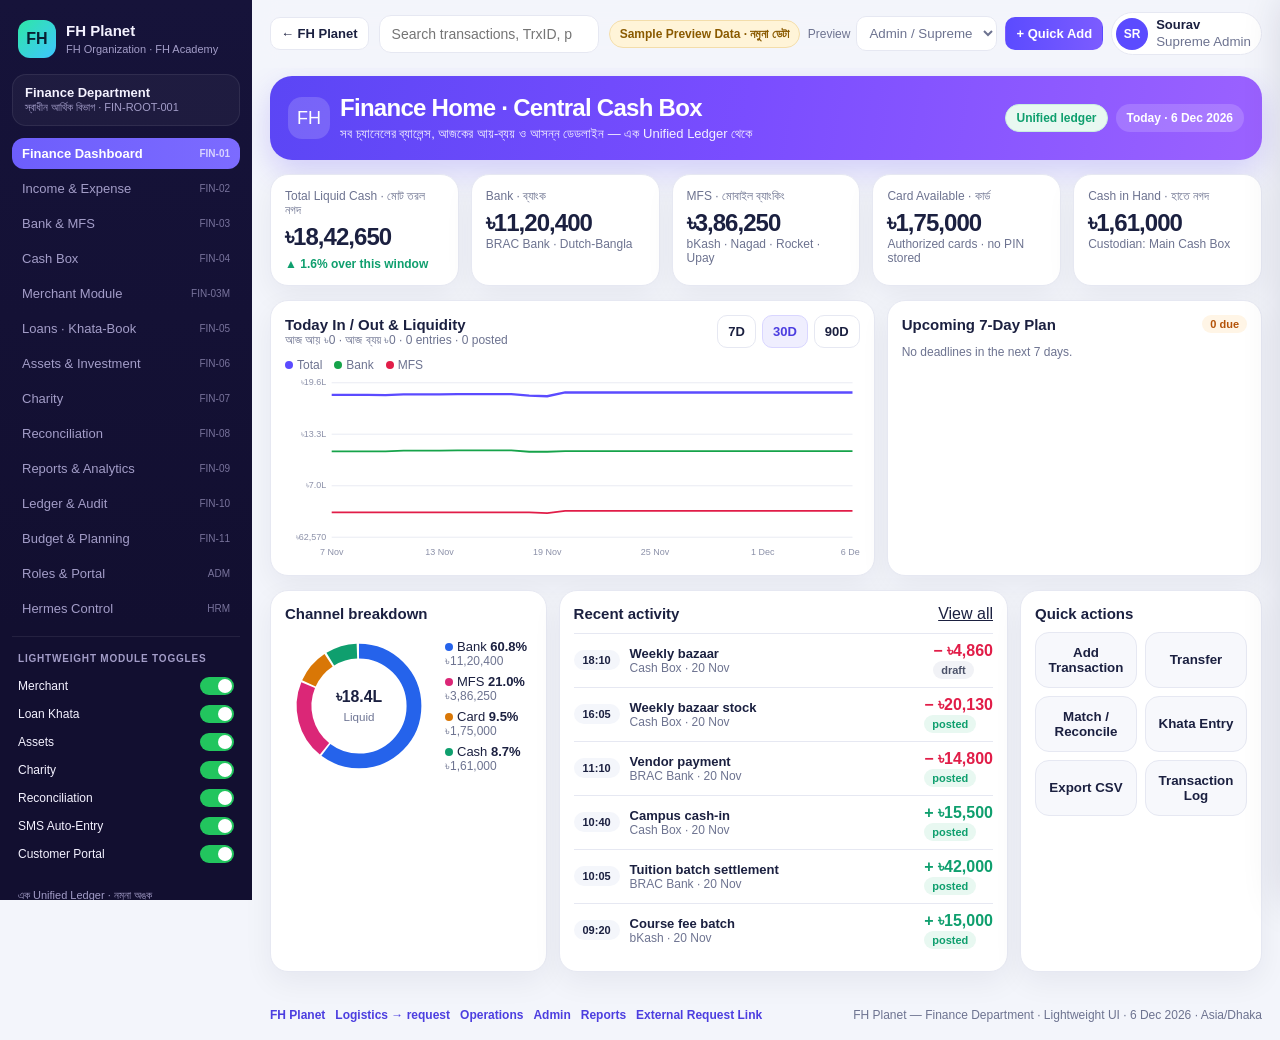
==== finance/index.html @ f054100d "Add the standalone FH Planet Finance module and GitLab deploy pipeline. The existing dashboard stays" ====
<!DOCTYPE html>
<html lang="en">
<head>
<meta charset="UTF-8">
<meta name="viewport" content="width=device-width, initial-scale=1.0">
<title>FH Planet Finance — FH Organization</title>
<link rel="icon" href="data:image/svg+xml,%3Csvg xmlns='http://www.w3.org/2000/svg' viewBox='0 0 64 64'%3E%3Crect rx='14' width='64' height='64' fill='%235b4bff'/%3E%3Ctext x='32' y='42' text-anchor='middle' font-size='26' font-family='sans-serif' fill='white'%3EFH%3C/text%3E%3C/svg%3E">
<link rel="stylesheet" href="css/app.css">
</head>
<body>
<div class="app">
  <aside class="sidebar" id="sidebar">
    <div class="brand">
      <div class="mark">FH</div>
      <div>
        <strong>FH Planet</strong>
        <span>FH Organization · FH Academy</span>
      </div>
    </div>
    <div class="dept">
      <div class="dept-title">Finance Department</div>
      <div class="dept-sub">স্বাধীন আর্থিক বিভাগ · FIN-ROOT-001</div>
    </div>
    <nav class="nav" id="nav" aria-label="Finance modules"></nav>
    <div class="toggles" id="toggles"></div>
    <div class="side-foot">এক Unified Ledger · নমুনা অঙ্ক</div>
  </aside>
  <div class="workspace">
    <header class="topbar">
      <button class="icon-btn" id="menu-btn" type="button" aria-label="Open menu">Menu</button>
      <a class="back" href="/">← FH Planet</a>
      <label class="search">
        <input id="global-search" type="search" placeholder="Search transactions, TrxID, pass, tags…" autocomplete="off">
      </label>
      <div class="top-actions">
        <span class="sample">Sample Preview Data · নমুনা ডেটা</span>
        <label class="role">Preview
          <select id="role-select" aria-label="Role preview">
            <option value="supreme">Admin / Supreme</option>
            <option value="editor">Editor</option>
            <option value="auditor">Auditor</option>
            <option value="customer">Customer layer</option>
          </select>
        </label>
        <button class="primary" id="quick-add" type="button">+ Quick Add</button>
        <div class="user">
          <span class="avatar">SR</span>
          <span><b>Sourav</b><small id="role-label">Supreme Admin</small></span>
        </div>
      </div>
    </header>
    <main class="view" id="view"></main>
    <footer class="foot" id="foot"></footer>
  </div>
</div>
<div class="scrim" id="scrim" hidden></div>
<aside class="drawer" id="drawer" aria-label="Quick add"></aside>
<div class="modal-back" id="modal" hidden></div>
<div class="toast" id="toast" hidden role="status"></div>
<noscript>FH Planet Finance needs JavaScript. Nothing is sent to a server; the ledger stays in this browser.</noscript>
<script src="js/format.js"></script>
<script src="js/sms.js"></script>
<script src="js/store.js"></script>
<script src="js/app.js"></script>
</body>
</html>
---- finance/css/app.css ----
:root {
  --side: #16133a;
  --side-2: #201b4d;
  --side-line: rgba(255, 255, 255, 0.08);
  --side-text: #f4f2ff;
  --side-dim: #a39dc8;
  --accent: #6d5efc;
  --accent-2: #8b5cf6;
  --bg: #f3f5fb;
  --card: #ffffff;
  --ink: #1b2040;
  --muted: #6d7390;
  --line: #e6e8f2;
  --green: #0f9f6e;
  --green-soft: #e8f8f1;
  --red: #e11d48;
  --red-soft: #fde8ee;
  --amber: #d97706;
  --amber-soft: #fff5e6;
  --blue: #2563eb;
  --blue-soft: #e8f0ff;
  --pink: #db2777;
  --shadow: 0 10px 30px rgba(22, 19, 58, 0.06);
  --radius: 18px;
  --font: "Segoe UI", "Noto Sans Bengali", "Nirmala UI", "Mukta", sans-serif;
  color-scheme: light;
}
* { box-sizing: border-box; }
html, body { margin: 0; padding: 0; }
body {
  font-family: var(--font);
  background: var(--bg);
  color: var(--ink);
  min-height: 100vh;
}
button, input, select, textarea { font-family: inherit; color: inherit; }
button { cursor: pointer; }
a { color: inherit; }
.app { display: flex; min-height: 100vh; }
.sidebar {
  width: 252px;
  flex: none;
  background: linear-gradient(180deg, var(--side), #120f30 70%);
  color: var(--side-text);
  padding: 16px 12px 18px;
  display: flex;
  flex-direction: column;
  gap: 12px;
  position: sticky;
  top: 0;
  height: 100vh;
  overflow: auto;
}
.brand { display: flex; gap: 10px; align-items: center; padding: 4px 6px; }
.mark {
  width: 38px; height: 38px; border-radius: 12px;
  display: grid; place-items: center; font-weight: 800;
  background: linear-gradient(135deg, #2ee6a6, #3ec6ff);
  color: #082032;
}
.brand strong { display: block; font-size: 15px; }
.brand span, .dept-sub, .side-foot { color: var(--side-dim); font-size: 11px; line-height: 1.35; }
.dept { background: rgba(255,255,255,.04); border: 1px solid var(--side-line); border-radius: 14px; padding: 10px 12px; }
.dept-title { font-weight: 700; font-size: 13px; }
.nav { display: flex; flex-direction: column; gap: 4px; }
.nav a {
  display: flex; align-items: center; gap: 8px;
  text-decoration: none; color: var(--side-dim);
  padding: 8px 10px; border-radius: 12px; font-size: 13px;
}
.nav a .nid { margin-left: auto; font-size: 10px; opacity: .7; }
.nav a:hover { background: rgba(255,255,255,.05); color: white; }
.nav a.active { background: linear-gradient(90deg, #6d5efc, #7c6bff); color: white; font-weight: 650; }
.toggles { margin-top: auto; padding-top: 8px; border-top: 1px solid var(--side-line); }
.toggles h3 { margin: 8px 6px; font-size: 10px; letter-spacing: .08em; color: var(--side-dim); font-weight: 700; }
.toggle {
  width: 100%; display: flex; align-items: center; justify-content: space-between;
  gap: 8px; background: none; border: 0; color: var(--side-text); font-size: 12px;
  padding: 5px 6px; text-align: left;
}
.toggle:disabled { opacity: .45; cursor: not-allowed; }
.track { width: 34px; height: 18px; border-radius: 99px; background: #3a3568; position: relative; flex: none; }
.track i { position: absolute; top: 2px; left: 2px; width: 14px; height: 14px; border-radius: 50%; background: white; display: block; }
.toggle[aria-pressed="true"] .track { background: #22c55e; }
.toggle[aria-pressed="true"] .track i { left: 18px; }
.side-foot { padding: 8px 6px 0; }
.workspace { flex: 1; min-width: 0; display: flex; flex-direction: column; }
.topbar {
  display: flex; align-items: center; gap: 10px; flex-wrap: wrap;
  padding: 12px 18px; position: sticky; top: 0; z-index: 15;
  background: rgba(243, 245, 251, .92); backdrop-filter: blur(12px);
  border-bottom: 1px solid transparent;
}
.icon-btn, .back {
  border: 1px solid var(--line); background: white; border-radius: 10px;
  padding: 8px 10px; text-decoration: none; font-weight: 650; font-size: 13px;
}
.icon-btn { display: none; }
.search { flex: 1; min-width: 180px; }
.search input, .field input, .field select, .field textarea, .filters input, .filters select {
  width: 100%; border: 1px solid var(--line); background: white; border-radius: 12px;
  padding: 10px 12px; font-size: 14px; outline: none;
}
.search input:focus, .field input:focus, .field select:focus, .field textarea:focus { border-color: #b7b0ff; box-shadow: 0 0 0 3px rgba(109,94,252,.15); }
.top-actions { display: flex; align-items: center; gap: 8px; flex-wrap: wrap; }
.sample, .chip {
  border-radius: 999px; padding: 6px 10px; font-size: 12px; font-weight: 700;
  background: #fff4d8; color: #8a5a00; border: 1px solid #f3ddaa;
}
.chip.ok { background: #e8f8f1; color: var(--green); border-color: #c9efdf; }
.chip.plain { background: rgba(255,255,255,.16); color: white; border-color: transparent; }
.role { display: flex; align-items: center; gap: 6px; font-size: 12px; color: var(--muted); }
.role select { border: 1px solid var(--line); border-radius: 10px; padding: 8px; background: white; }
.user { display: flex; align-items: center; gap: 8px; background: white; border: 1px solid var(--line); border-radius: 999px; padding: 4px 10px 4px 4px; }
.avatar { width: 32px; height: 32px; border-radius: 50%; display: grid; place-items: center; background: #5b4bff; color: white; font-size: 12px; font-weight: 800; }
.user b { display: block; font-size: 13px; }
.user small { color: var(--muted); }
.view { padding: 8px 18px 28px; display: flex; flex-direction: column; gap: 14px; }
.banner {
  background: linear-gradient(100deg, #5b46f5 0%, #7a4dff 48%, #9b62ff 100%);
  color: white; border-radius: 22px; padding: 18px 18px;
  display: flex; gap: 14px; align-items: center; justify-content: space-between; flex-wrap: wrap;
  box-shadow: 0 12px 30px rgba(91, 70, 245, .22);
}
.banner h1 { margin: 0 0 4px; font-size: 24px; letter-spacing: -0.03em; }
.banner p { margin: 0; opacity: .92; font-size: 13px; }
.banner-id { display: flex; gap: 10px; align-items: center; }
.banner-mark { width: 42px; height: 42px; border-radius: 14px; display: grid; place-items: center; background: rgba(255,255,255,.16); font-size: 18px; }
.banner-meta { display: flex; gap: 8px; flex-wrap: wrap; }
.kpi-row, .stat-row { display: grid; grid-template-columns: repeat(5, 1fr); gap: 12px; }
.kpi, .stat {
  background: var(--card); border: 1px solid var(--line); border-radius: var(--radius);
  padding: 14px; box-shadow: var(--shadow); min-width: 0;
}
.kpi .label, .stat .label, .muted { color: var(--muted); font-size: 12px; }
.kpi .value, .stat .value { font-size: 24px; font-weight: 800; letter-spacing: -0.04em; margin-top: 6px; font-variant-numeric: tabular-nums; }
.kpi .delta { margin-top: 6px; font-size: 12px; font-weight: 700; color: var(--green); }
.kpi .delta.down { color: var(--red); }
.grid-2 { display: grid; grid-template-columns: 1.45fr .9fr; gap: 12px; }
.grid-3 { display: grid; grid-template-columns: .8fr 1.3fr .7fr; gap: 12px; }
.card { background: var(--card); border: 1px solid var(--line); border-radius: var(--radius); padding: 14px; box-shadow: var(--shadow); min-width: 0; }
.card h2, .card h3 { margin: 0; font-size: 15px; }
.card-head { display: flex; justify-content: space-between; align-items: center; gap: 8px; margin-bottom: 10px; }
.ranges { display: flex; gap: 6px; }
.ranges button, .seg button, .btn, .primary, .ghost, .danger {
  border-radius: 10px; border: 1px solid var(--line); background: white; padding: 8px 10px; font-size: 13px; font-weight: 650;
}
.ranges button.active, .seg button.active { background: #efeefe; color: #4c3ee0; border-color: #d9d6ff; }
.primary { background: linear-gradient(90deg, #5b4bff, #7c5cff); color: white; border-color: transparent; }
.ghost { background: #f6f7fb; }
.danger { background: var(--red-soft); color: var(--red); border-color: #f8c9d4; }
.btn.small, .primary.small, .ghost.small { padding: 5px 8px; font-size: 12px; }
.chart { width: 100%; height: auto; display: block; }
.legend { display: flex; gap: 12px; font-size: 12px; color: var(--muted); }
.legend i { display: inline-block; width: 8px; height: 8px; border-radius: 99px; margin-right: 4px; }
.due { display: flex; align-items: center; gap: 10px; padding: 8px 0; border-top: 1px solid var(--line); }
.due:first-of-type { border-top: 0; }
.date-badge { width: 46px; text-align: center; background: #f4f6fb; border-radius: 10px; padding: 4px 0; font-size: 11px; font-weight: 800; }
.due .grow { flex: 1; min-width: 0; }
.due .grow b { display: block; font-size: 13px; }
.when { border-radius: 999px; padding: 3px 8px; font-size: 11px; font-weight: 800; background: var(--blue-soft); color: var(--blue); }
.when.soon { background: var(--amber-soft); color: var(--amber); }
.when.now { background: var(--red-soft); color: var(--red); }
.donut-wrap { display: flex; gap: 12px; align-items: center; }
.donut { width: 148px; height: 148px; flex: none; }
.legend-col { display: flex; flex-direction: column; gap: 6px; font-size: 13px; }
.table-wrap { overflow-x: auto; }
table { width: 100%; border-collapse: collapse; font-size: 13px; }
th { text-align: left; font-size: 11px; letter-spacing: .04em; color: var(--muted); font-weight: 700; padding: 8px; border-bottom: 1px solid var(--line); white-space: nowrap; }
td { padding: 9px 8px; border-bottom: 1px solid #f0f2f8; vertical-align: top; }
tr:hover td { background: #fafbff; }
.strong { font-weight: 750; }
.amount { font-weight: 800; font-variant-numeric: tabular-nums; white-space: nowrap; }
.amount.in { color: var(--green); }
.amount.out { color: var(--red); }
.amount.move { color: var(--blue); }
.pill { display: inline-flex; align-items: center; gap: 4px; border-radius: 999px; padding: 3px 8px; font-size: 11px; font-weight: 800; }
.pill.posted { background: var(--green-soft); color: var(--green); }
.pill.pending, .pill.approved { background: var(--amber-soft); color: #b45309; }
.pill.approved { background: var(--blue-soft); color: var(--blue); }
.pill.draft, .pill.archived { background: #f1f2f6; color: #4b5168; }
.pill.reversed { background: var(--red-soft); color: var(--red); }
.tag { display: inline-flex; background: #eef0ff; color: #4338ca; border-radius: 999px; padding: 2px 7px; font-size: 11px; font-weight: 700; margin: 0 4px 4px 0; }
.dot { width: 8px; height: 8px; border-radius: 99px; display: inline-block; margin-right: 4px; }
.actions { display: flex; flex-wrap: wrap; gap: 4px; }
.qa-grid { display: grid; grid-template-columns: 1fr 1fr; gap: 8px; }
.qa-grid button { background: #f7f8fc; border: 1px solid var(--line); border-radius: 14px; padding: 12px 8px; font-weight: 700; }
.qa-grid button:hover { border-color: #cfcafc; background: white; }
.filters { display: flex; flex-wrap: wrap; gap: 8px; align-items: center; }
.filters input, .filters select { width: auto; min-width: 120px; }
.seg { display: flex; gap: 6px; flex-wrap: wrap; }
.tabs { display: flex; gap: 6px; }
.note { background: #f8f8fc; border-radius: 12px; padding: 8px 10px; margin-top: 6px; }
.note .by { color: var(--muted); font-size: 11px; }
.progress { height: 8px; background: #eef0f6; border-radius: 99px; overflow: hidden; }
.progress span { display: block; height: 100%; background: var(--green); }
.progress.warn span { background: var(--amber); }
.progress.over span { background: var(--red); }
.alert { border-radius: 12px; padding: 10px 12px; background: var(--amber-soft); color: #92400e; font-size: 13px; font-weight: 650; }
.alert.over { background: var(--red-soft); color: #9f1239; }
.switchboard { display: grid; grid-template-columns: repeat(5, 1fr); gap: 10px; }
.col { background: #f8f9fd; border: 1px solid var(--line); border-radius: 16px; padding: 8px; display: flex; flex-direction: column; gap: 6px; min-width: 0; }
.col h3 { margin: 4px 6px; font-size: 12px; }
.pick { text-align: left; border: 1px solid transparent; background: white; border-radius: 12px; padding: 8px; font-size: 13px; }
.pick.active { border-color: #6d5efc; box-shadow: 0 0 0 3px rgba(109,94,252,.15); }
.workspace-card { background: linear-gradient(180deg, #3b2f92, #2a216e); color: white; border-radius: 16px; padding: 12px; }
.workspace-card .muted { color: rgba(255,255,255,.75); }
.secret-note { font-size: 12px; color: var(--muted); margin: 8px 0 0; }
.float { display: grid; grid-template-columns: 1fr 1fr; gap: 12px; }
.float-card { border: 1px solid var(--line); border-radius: 16px; padding: 12px; background: #fff; }
.rooms { display: grid; grid-template-columns: 1fr 1fr; gap: 8px; }
.room { border-radius: 12px; padding: 8px; background: #f6f8fc; }
.room.credit { background: #edf9f3; }
.room.debit { background: #fdeeee; }
.form-grid { display: grid; grid-template-columns: 1fr 1fr; gap: 10px; }
.field { display: flex; flex-direction: column; gap: 4px; font-size: 12px; color: var(--muted); }
.field.full { grid-column: 1 / -1; }
.only-transfer { display: none; }
.is-transfer .only-transfer { display: flex; }
.drawer {
  position: fixed; top: 0; right: 0; height: 100vh; width: min(420px, 100%);
  background: white; z-index: 40; box-shadow: -16px 0 40px rgba(22,19,58,.16);
  transform: translateX(105%); transition: transform .2s ease; overflow: auto; padding: 16px;
}
body.drawer-open .drawer { transform: none; }
.modal-back { position: fixed; inset: 0; background: rgba(18, 16, 40, .45); z-index: 45; display: grid; place-items: center; padding: 18px; }
.modal-back[hidden], .scrim[hidden] { display: none !important; }
.modal {
  width: min(560px, 100%); background: white; border-radius: 18px; padding: 16px;
  max-height: min(86vh, 760px); overflow: auto; box-shadow: var(--shadow);
}
.scrim { position: fixed; inset: 0; background: rgba(18,16,40,.35); z-index: 25; display: none; }
body.drawer-open .scrim { display: block; }
.toast {
  position: fixed; bottom: 16px; left: 50%; transform: translateX(-50%);
  background: #1b2040; color: white; padding: 10px 14px; border-radius: 999px;
  z-index: 60; font-size: 13px; box-shadow: var(--shadow);
}
.foot { padding: 8px 18px 18px; color: var(--muted); font-size: 12px; display: flex; justify-content: space-between; gap: 10px; flex-wrap: wrap; }
.foot a { color: #4c3ee0; font-weight: 700; text-decoration: none; margin-right: 10px; }
.matrix { width: 100%; }
.matrix td { font-size: 13px; }
.callout { background: #f6f5ff; border: 1px dashed #d9d6ff; border-radius: 14px; padding: 10px 12px; font-size: 13px; }
.sms-result { display: grid; grid-template-columns: 1fr 1fr; gap: 6px 12px; background: #f7f8fc; border-radius: 12px; padding: 10px; }
.bad { background: var(--red-soft); color: #9f1239; border-radius: 12px; padding: 10px; }
@media (max-width: 1100px) {
  .kpi-row, .stat-row { grid-template-columns: repeat(3, 1fr); }
  .grid-3, .switchboard { grid-template-columns: 1fr; }
  .grid-2, .float { grid-template-columns: 1fr; }
}
@media (max-width: 860px) {
  .icon-btn { display: inline-flex; }
  .sidebar { position: fixed; z-index: 30; transform: translateX(-110%); transition: transform .2s ease; }
  body.nav-open .sidebar { transform: none; }
  body.nav-open .scrim { display: block; }
  .kpi-row, .stat-row, .form-grid, .rooms, .sms-result { grid-template-columns: 1fr 1fr; }
  .banner h1 { font-size: 20px; }
  .user small, .sample { display: none; }
  .view { padding: 8px 12px 24px; }
}
@media (max-width: 560px) {
  .kpi-row, .stat-row, .form-grid { grid-template-columns: 1fr; }
  .topbar { padding: 10px 12px; }
}
@media (prefers-reduced-motion: reduce) {
  .drawer, .sidebar { transition: none; }
}
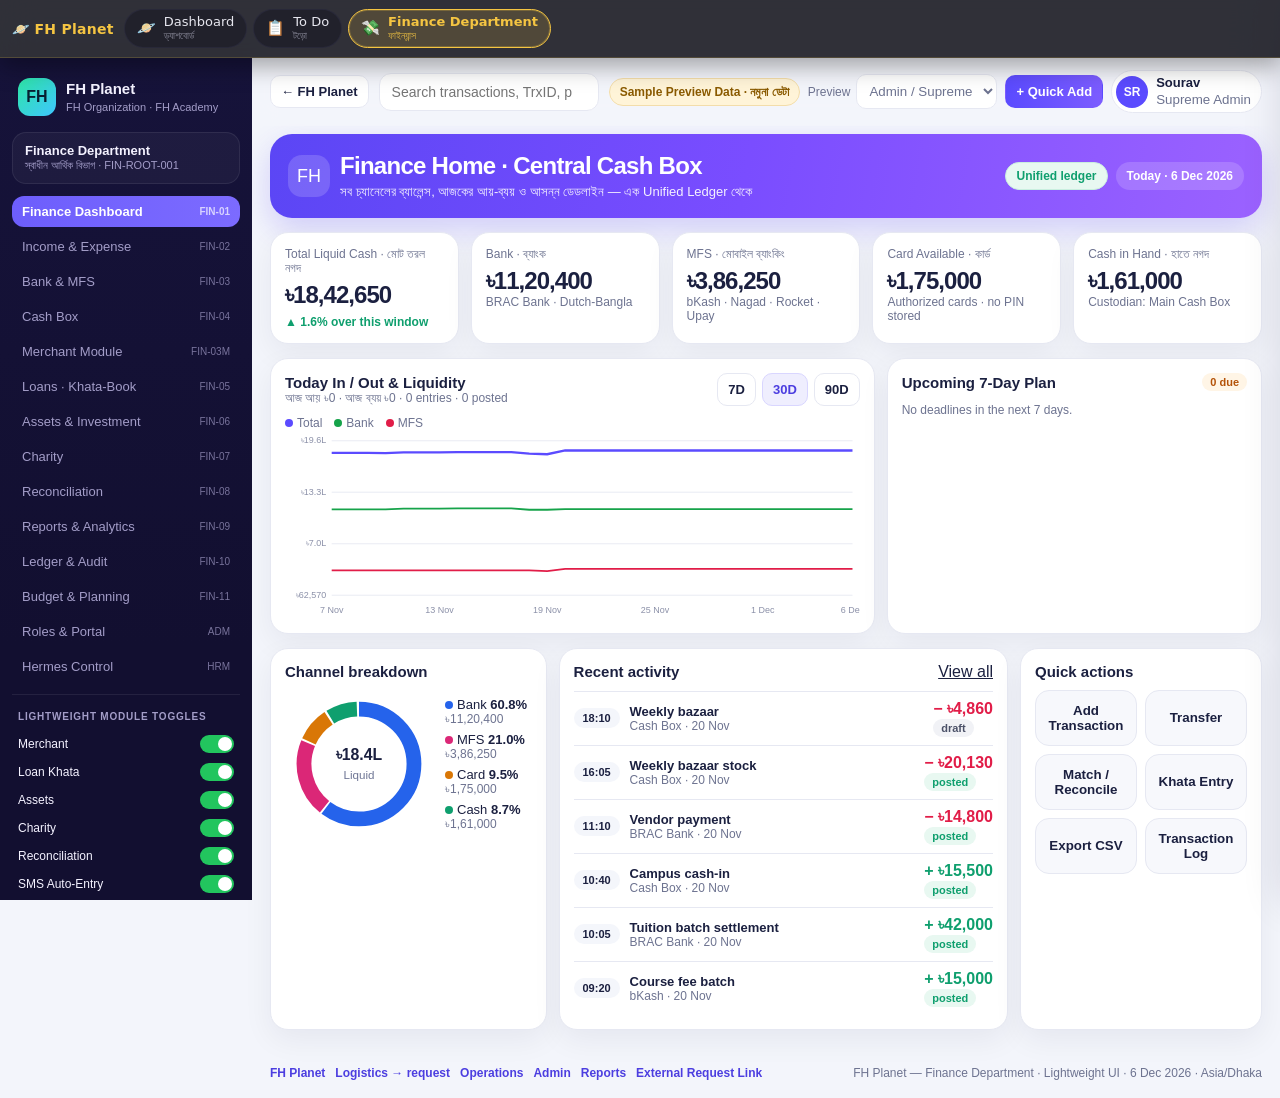
==== commit 44ea38fe: "Add shared FH Planet category navigation bar Dashboard, To Do, and Finance Department are driven by " ====
--- a/finance/index.html
+++ b/finance/index.html
@@ -6,6 +6,7 @@
 <title>FH Planet Finance — FH Organization</title>
 <link rel="icon" href="data:image/svg+xml,%3Csvg xmlns='http://www.w3.org/2000/svg' viewBox='0 0 64 64'%3E%3Crect rx='14' width='64' height='64' fill='%235b4bff'/%3E%3Ctext x='32' y='42' text-anchor='middle' font-size='26' font-family='sans-serif' fill='white'%3EFH%3C/text%3E%3C/svg%3E">
 <link rel="stylesheet" href="css/app.css">
+<link rel="stylesheet" href="/assets/nav.css">
 </head>
 <body>
 <div class="app">
@@ -62,5 +63,6 @@
 <script src="js/sms.js"></script>
 <script src="js/store.js"></script>
 <script src="js/app.js"></script>
+<script src="/assets/nav.js" defer></script>
 </body>
 </html>
--- a/assets/nav.css
+++ b/assets/nav.css
@@ -0,0 +1,116 @@
+/* FH Planet shared category bar. Edit assets/nav.js to add categories. */
+:root, html.fh-has-catnav {
+  --fh-catnav-h: 58px;
+}
+.fh-catnav {
+  position: fixed;
+  top: 0;
+  left: 0;
+  right: 0;
+  z-index: 5000;
+  height: var(--fh-catnav-h);
+  background: rgba(16, 16, 24, 0.86);
+  backdrop-filter: blur(18px) saturate(1.2);
+  -webkit-backdrop-filter: blur(18px) saturate(1.2);
+  border-bottom: 1px solid rgba(245, 197, 66, 0.18);
+  box-shadow: 0 8px 24px rgba(0, 0, 0, 0.35);
+  color: #e6e6ee;
+  font-family: "Inter", "Noto Sans Bengali", "Segoe UI", system-ui, sans-serif;
+}
+.fh-catnav-inner {
+  height: 100%;
+  max-width: 1280px;
+  margin: 0 auto;
+  padding: 0 12px;
+  display: flex;
+  align-items: center;
+  gap: 10px;
+  min-width: 0;
+}
+.fh-catnav-brand {
+  flex: none;
+  color: #f5c542;
+  font-weight: 700;
+  text-decoration: none;
+  font-size: 14px;
+  letter-spacing: 0.02em;
+  white-space: nowrap;
+}
+.fh-catnav-brand:hover { color: #ffe08a; }
+.fh-catnav-list {
+  display: flex;
+  align-items: center;
+  gap: 6px;
+  overflow-x: auto;
+  overflow-y: hidden;
+  flex: 1;
+  min-width: 0;
+  -webkit-overflow-scrolling: touch;
+  scrollbar-width: none;
+}
+.fh-catnav-list::-webkit-scrollbar { display: none; }
+.fh-catnav-link {
+  flex: none;
+  display: inline-flex;
+  align-items: center;
+  gap: 8px;
+  padding: 5px 12px;
+  border-radius: 999px;
+  text-decoration: none;
+  color: #e6e6ee;
+  background: rgba(28, 28, 40, 0.72);
+  border: 1px solid rgba(42, 42, 58, 0.95);
+  white-space: nowrap;
+  transition: border-color 0.18s ease, color 0.18s ease, background 0.18s ease;
+}
+.fh-catnav-link:hover {
+  border-color: #f5c542;
+  color: #f5c542;
+}
+.fh-catnav-link.is-active {
+  background: rgba(245, 197, 66, 0.16);
+  border-color: #f5c542;
+  color: #f5c542;
+  font-weight: 700;
+  box-shadow: inset 0 0 0 1px rgba(245, 197, 66, 0.25);
+}
+.fh-catnav-icon { font-size: 15px; line-height: 1; }
+.fh-catnav-text {
+  display: flex;
+  flex-direction: column;
+  line-height: 1.15;
+}
+.fh-catnav-label { font-size: 13px; }
+.fh-catnav-bn {
+  font-size: 10px;
+  color: #8a8a9a;
+  font-weight: 400;
+}
+.fh-catnav-link.is-active .fh-catnav-bn { color: rgba(245, 197, 66, 0.9); }
+
+html.fh-has-catnav body.fh-has-catnav {
+  padding-top: var(--fh-catnav-h);
+  box-sizing: border-box;
+}
+html.fh-has-catnav body.fh-has-catnav .sidebar {
+  max-height: calc(100vh - var(--fh-catnav-h));
+}
+html.fh-has-catnav body.fh-has-catnav .app > .sidebar,
+html.fh-has-catnav body.fh-has-catnav #sidebar {
+  top: var(--fh-catnav-h);
+  height: calc(100vh - var(--fh-catnav-h));
+}
+html.fh-has-catnav body.fh-has-catnav .workspace > .topbar {
+  top: var(--fh-catnav-h);
+}
+
+@media (max-width: 620px) {
+  :root, html.fh-has-catnav { --fh-catnav-h: 54px; }
+  .fh-catnav-inner { padding: 0 8px; gap: 8px; }
+  .fh-catnav-brand { font-size: 12px; }
+  .fh-catnav-link { padding: 4px 10px; gap: 6px; }
+  .fh-catnav-label { font-size: 12px; }
+}
+@media (prefers-reduced-motion: reduce) {
+  .fh-catnav-link { transition: none; }
+}
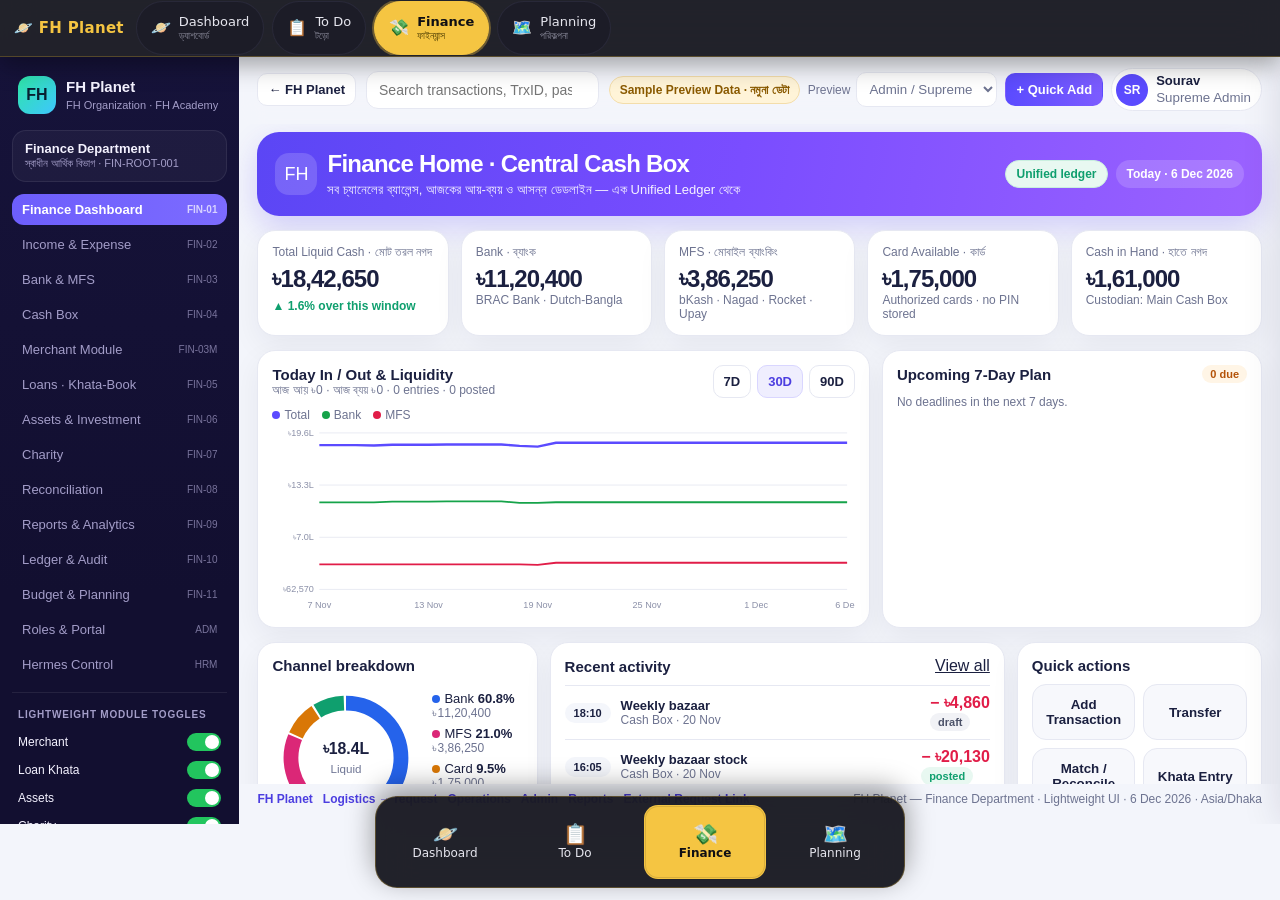
==== commit 49a286c2: "Organize hub layout, add planning, taskbar, and in-window Finance Make the top category bar more pro" ====
--- a/finance/index.html
+++ b/finance/index.html
@@ -2,67 +2,73 @@
 <html lang="en">
 <head>
 <meta charset="UTF-8">
-<meta name="viewport" content="width=device-width, initial-scale=1.0">
+<meta name="viewport" content="width=device-width, initial-scale=1.0, viewport-fit=cover">
 <title>FH Planet Finance — FH Organization</title>
 <link rel="icon" href="data:image/svg+xml,%3Csvg xmlns='http://www.w3.org/2000/svg' viewBox='0 0 64 64'%3E%3Crect rx='14' width='64' height='64' fill='%235b4bff'/%3E%3Ctext x='32' y='42' text-anchor='middle' font-size='26' font-family='sans-serif' fill='white'%3EFH%3C/text%3E%3C/svg%3E">
+<link rel="stylesheet" href="/assets/nav.css">
+<link rel="stylesheet" href="/assets/windows.css">
 <link rel="stylesheet" href="css/app.css">
-<link rel="stylesheet" href="/assets/nav.css">
+<style>html,body{height:100%;margin:0;background:#f3f5fb;}</style>
 </head>
 <body>
-<div class="app">
-  <aside class="sidebar" id="sidebar">
-    <div class="brand">
-      <div class="mark">FH</div>
-      <div>
-        <strong>FH Planet</strong>
-        <span>FH Organization · FH Academy</span>
-      </div>
-    </div>
-    <div class="dept">
-      <div class="dept-title">Finance Department</div>
-      <div class="dept-sub">স্বাধীন আর্থিক বিভাগ · FIN-ROOT-001</div>
-    </div>
-    <nav class="nav" id="nav" aria-label="Finance modules"></nav>
-    <div class="toggles" id="toggles"></div>
-    <div class="side-foot">এক Unified Ledger · নমুনা অঙ্ক</div>
-  </aside>
-  <div class="workspace">
-    <header class="topbar">
-      <button class="icon-btn" id="menu-btn" type="button" aria-label="Open menu">Menu</button>
-      <a class="back" href="/">← FH Planet</a>
-      <label class="search">
-        <input id="global-search" type="search" placeholder="Search transactions, TrxID, pass, tags…" autocomplete="off">
-      </label>
-      <div class="top-actions">
-        <span class="sample">Sample Preview Data · নমুনা ডেটা</span>
-        <label class="role">Preview
-          <select id="role-select" aria-label="Role preview">
-            <option value="supreme">Admin / Supreme</option>
-            <option value="editor">Editor</option>
-            <option value="auditor">Auditor</option>
-            <option value="customer">Customer layer</option>
-          </select>
-        </label>
-        <button class="primary" id="quick-add" type="button">+ Quick Add</button>
-        <div class="user">
-          <span class="avatar">SR</span>
-          <span><b>Sourav</b><small id="role-label">Supreme Admin</small></span>
+<div class="fh-finance" id="fh-finance-root" data-fh-finance-standalone>
+  <div class="app">
+    <aside class="sidebar" id="fh-fin-sidebar">
+      <div class="brand">
+        <div class="mark">FH</div>
+        <div>
+          <strong>FH Planet</strong>
+          <span>FH Organization · FH Academy</span>
         </div>
       </div>
-    </header>
-    <main class="view" id="view"></main>
-    <footer class="foot" id="foot"></footer>
+      <div class="dept">
+        <div class="dept-title">Finance Department</div>
+        <div class="dept-sub">স্বাধীন আর্থিক বিভাগ · FIN-ROOT-001</div>
+      </div>
+      <nav class="nav" id="fh-fin-nav" aria-label="Finance modules"></nav>
+      <div class="toggles" id="fh-fin-toggles"></div>
+      <div class="side-foot">এক Unified Ledger · নমুনা অঙ্ক</div>
+    </aside>
+    <div class="workspace">
+      <header class="topbar">
+        <button class="icon-btn" id="fh-fin-menu-btn" type="button" aria-label="Open menu">Menu</button>
+        <a class="back" href="/">← FH Planet</a>
+        <label class="search">
+          <input id="fh-fin-global-search" type="search" placeholder="Search transactions, TrxID, pass, tags…" autocomplete="off">
+        </label>
+        <div class="top-actions">
+          <span class="sample">Sample Preview Data · নমুনা ডেটা</span>
+          <label class="role">Preview
+            <select id="fh-fin-role-select" aria-label="Role preview">
+              <option value="supreme">Admin / Supreme</option>
+              <option value="editor">Editor</option>
+              <option value="auditor">Auditor</option>
+              <option value="customer">Customer layer</option>
+            </select>
+          </label>
+          <button class="primary" id="fh-fin-quick-add" type="button">+ Quick Add</button>
+          <div class="user">
+            <span class="avatar">SR</span>
+            <span><b>Sourav</b><small id="fh-fin-role-label">Supreme Admin</small></span>
+          </div>
+        </div>
+      </header>
+      <main class="view" id="fh-fin-view"></main>
+      <footer class="foot" id="fh-fin-foot"></footer>
+    </div>
   </div>
+  <div class="scrim" id="fh-fin-scrim" hidden></div>
+  <aside class="drawer" id="fh-fin-drawer" aria-label="Quick add"></aside>
+  <div class="modal-back" id="fh-fin-modal" hidden></div>
+  <div class="toast" id="fh-fin-toast" hidden role="status"></div>
 </div>
-<div class="scrim" id="scrim" hidden></div>
-<aside class="drawer" id="drawer" aria-label="Quick add"></aside>
-<div class="modal-back" id="modal" hidden></div>
-<div class="toast" id="toast" hidden role="status"></div>
 <noscript>FH Planet Finance needs JavaScript. Nothing is sent to a server; the ledger stays in this browser.</noscript>
 <script src="js/format.js"></script>
 <script src="js/sms.js"></script>
 <script src="js/store.js"></script>
 <script src="js/app.js"></script>
+<script>window.FHFinance.mount(document.getElementById("fh-finance-root"));</script>
 <script src="/assets/nav.js" defer></script>
+<script src="/assets/windows.js" defer></script>
 </body>
 </html>
--- a/assets/nav.css
+++ b/assets/nav.css
@@ -1,6 +1,7 @@
-/* FH Planet shared category bar. Edit assets/nav.js to add categories. */
+/* FH Planet shared category bar + project taskbar. Edit assets/nav.js to add items. */
 :root, html.fh-has-catnav {
-  --fh-catnav-h: 58px;
+  --fh-catnav-h: 56px;
+  --fh-taskbar-h: 64px;
 }
 .fh-catnav {
   position: fixed;
@@ -9,10 +10,10 @@
   right: 0;
   z-index: 5000;
   height: var(--fh-catnav-h);
-  background: rgba(16, 16, 24, 0.86);
+  background: rgba(16, 16, 24, 0.92);
   backdrop-filter: blur(18px) saturate(1.2);
   -webkit-backdrop-filter: blur(18px) saturate(1.2);
-  border-bottom: 1px solid rgba(245, 197, 66, 0.18);
+  border-bottom: 1px solid rgba(245, 197, 66, 0.28);
   box-shadow: 0 8px 24px rgba(0, 0, 0, 0.35);
   color: #e6e6ee;
   font-family: "Inter", "Noto Sans Bengali", "Segoe UI", system-ui, sans-serif;
@@ -21,18 +22,18 @@
   height: 100%;
   max-width: 1280px;
   margin: 0 auto;
-  padding: 0 12px;
-  display: flex;
-  align-items: center;
-  gap: 10px;
+  padding: 0 14px;
+  display: flex;
+  align-items: center;
+  gap: 12px;
   min-width: 0;
 }
 .fh-catnav-brand {
   flex: none;
   color: #f5c542;
-  font-weight: 700;
+  font-weight: 800;
   text-decoration: none;
-  font-size: 14px;
+  font-size: 15px;
   letter-spacing: 0.02em;
   white-space: nowrap;
 }
@@ -40,7 +41,7 @@
 .fh-catnav-list {
   display: flex;
   align-items: center;
-  gap: 6px;
+  gap: 8px;
   overflow-x: auto;
   overflow-y: hidden;
   flex: 1;
@@ -54,7 +55,8 @@
   display: inline-flex;
   align-items: center;
   gap: 8px;
-  padding: 5px 12px;
+  min-height: 40px;
+  padding: 6px 14px;
   border-radius: 999px;
   text-decoration: none;
   color: #e6e6ee;
@@ -68,13 +70,13 @@
   color: #f5c542;
 }
 .fh-catnav-link.is-active {
-  background: rgba(245, 197, 66, 0.16);
+  background: #f5c542;
   border-color: #f5c542;
-  color: #f5c542;
-  font-weight: 700;
-  box-shadow: inset 0 0 0 1px rgba(245, 197, 66, 0.25);
-}
-.fh-catnav-icon { font-size: 15px; line-height: 1; }
+  color: #0f0f14;
+  font-weight: 800;
+  box-shadow: 0 0 0 2px rgba(245, 197, 66, 0.35);
+}
+.fh-catnav-icon { font-size: 16px; line-height: 1; }
 .fh-catnav-text {
   display: flex;
   flex-direction: column;
@@ -84,33 +86,122 @@
 .fh-catnav-bn {
   font-size: 10px;
   color: #8a8a9a;
-  font-weight: 400;
-}
-.fh-catnav-link.is-active .fh-catnav-bn { color: rgba(245, 197, 66, 0.9); }
-
-html.fh-has-catnav body.fh-has-catnav {
+  font-weight: 500;
+}
+.fh-catnav-link.is-active .fh-catnav-bn { color: #4a3a00; }
+
+/* Bottom project taskbar (dock-like on desktop). */
+.fh-taskbar {
+  position: fixed;
+  left: 0;
+  right: 0;
+  bottom: 0;
+  z-index: 4000;
+  padding: 8px 10px calc(8px + env(safe-area-inset-bottom, 0px));
+  pointer-events: none;
+  font-family: "Inter", "Noto Sans Bengali", "Segoe UI", system-ui, sans-serif;
+}
+.fh-taskbar-inner {
+  pointer-events: auto;
+  display: flex;
+  align-items: stretch;
+  gap: 6px;
+  overflow-x: auto;
+  overflow-y: hidden;
+  -webkit-overflow-scrolling: touch;
+  scrollbar-width: none;
+  margin: 0 auto;
+  max-width: 100%;
+  background: rgba(16, 16, 24, 0.92);
+  backdrop-filter: blur(18px) saturate(1.2);
+  -webkit-backdrop-filter: blur(18px) saturate(1.2);
+  border: 1px solid rgba(245, 197, 66, 0.28);
+  border-radius: 18px;
+  box-shadow: 0 -8px 28px rgba(0, 0, 0, 0.4);
+  padding: 6px;
+}
+.fh-taskbar-inner::-webkit-scrollbar { display: none; }
+.fh-taskbar-link {
+  flex: 1 0 auto;
+  min-width: 72px;
+  min-height: 48px;
+  display: flex;
+  flex-direction: column;
+  align-items: center;
+  justify-content: center;
+  gap: 2px;
+  padding: 6px 10px;
+  border-radius: 14px;
+  text-decoration: none;
+  color: #e6e6ee;
+  background: transparent;
+  border: 1px solid transparent;
+}
+.fh-taskbar-link:hover {
+  background: rgba(245, 197, 66, 0.12);
+  color: #f5c542;
+}
+.fh-taskbar-link.is-active {
+  background: #f5c542;
+  color: #0f0f14;
+  font-weight: 800;
+  box-shadow: inset 0 0 0 1px rgba(15, 15, 20, 0.12);
+}
+.fh-taskbar-icon { font-size: 18px; line-height: 1; }
+.fh-taskbar-label { font-size: 11px; white-space: nowrap; }
+
+html.fh-has-catnav body.fh-has-catnav,
+html.fh-has-taskbar body.fh-has-taskbar {
   padding-top: var(--fh-catnav-h);
+  padding-bottom: calc(var(--fh-taskbar-h) + env(safe-area-inset-bottom, 0px));
   box-sizing: border-box;
 }
-html.fh-has-catnav body.fh-has-catnav .sidebar {
-  max-height: calc(100vh - var(--fh-catnav-h));
-}
-html.fh-has-catnav body.fh-has-catnav .app > .sidebar,
-html.fh-has-catnav body.fh-has-catnav #sidebar {
+html.fh-has-catnav body.fh-has-catnav #app > .sidebar {
+  max-height: calc(100vh - var(--fh-catnav-h) - var(--fh-taskbar-h) - env(safe-area-inset-bottom, 0px));
   top: var(--fh-catnav-h);
-  height: calc(100vh - var(--fh-catnav-h));
-}
-html.fh-has-catnav body.fh-has-catnav .workspace > .topbar {
-  top: var(--fh-catnav-h);
-}
-
+  height: calc(100vh - var(--fh-catnav-h) - var(--fh-taskbar-h) - env(safe-area-inset-bottom, 0px));
+}
+
+/* Overlays belong above the taskbar. */
+html.fh-has-taskbar .fh-finance .drawer,
+html.fh-has-taskbar .fh-finance .modal-back,
+html.fh-has-taskbar .fh-finance .toast {
+  z-index: 5100;
+}
+html.fh-has-taskbar .fh-finance .scrim { z-index: 5050; }
+html.fh-has-taskbar body.nav-open #sidebar,
+html.fh-has-taskbar .fh-finance.nav-open .sidebar {
+  z-index: 5080;
+}
+
+@media (min-width: 860px) {
+  :root, html.fh-has-catnav { --fh-taskbar-h: 76px; }
+  .fh-taskbar { padding: 10px 16px calc(12px + env(safe-area-inset-bottom, 0px)); }
+  .fh-taskbar-inner {
+    width: max-content;
+    max-width: calc(100% - 24px);
+    gap: 8px;
+    padding: 8px;
+    border-radius: 22px;
+  }
+  .fh-taskbar-link {
+    flex: 0 0 auto;
+    min-width: 88px;
+    min-height: 56px;
+    padding: 8px 16px;
+  }
+  .fh-taskbar-icon { font-size: 20px; }
+  .fh-taskbar-label { font-size: 12px; }
+}
 @media (max-width: 620px) {
-  :root, html.fh-has-catnav { --fh-catnav-h: 54px; }
+  :root, html.fh-has-catnav { --fh-catnav-h: 52px; --fh-taskbar-h: 62px; }
   .fh-catnav-inner { padding: 0 8px; gap: 8px; }
-  .fh-catnav-brand { font-size: 12px; }
-  .fh-catnav-link { padding: 4px 10px; gap: 6px; }
+  .fh-catnav-brand { font-size: 13px; }
+  .fh-catnav-brand-text { display: none; }
+  .fh-catnav-link { padding: 5px 10px; gap: 6px; min-height: 36px; }
   .fh-catnav-label { font-size: 12px; }
+  .fh-catnav-bn { display: none; }
 }
 @media (prefers-reduced-motion: reduce) {
-  .fh-catnav-link { transition: none; }
-}
+  .fh-catnav-link, .fh-taskbar-link { transition: none; }
+}
--- a/assets/windows.css
+++ b/assets/windows.css
@@ -0,0 +1,100 @@
+/* FH Planet floating project window (Finance lives here on the hub). */
+.fh-win {
+  position: fixed;
+  z-index: 3500;
+  display: flex;
+  flex-direction: column;
+  min-width: 0;
+  min-height: 0;
+  background: rgba(16, 16, 24, 0.96);
+  border: 1px solid rgba(245, 197, 66, 0.28);
+  border-radius: 16px;
+  box-shadow: 0 18px 48px rgba(0, 0, 0, 0.5);
+  overflow: hidden;
+  color: #e6e6ee;
+  font-family: "Inter", "Noto Sans Bengali", "Segoe UI", system-ui, sans-serif;
+}
+.fh-win[hidden] { display: none !important; }
+.fh-win-titlebar {
+  flex: none;
+  display: flex;
+  align-items: center;
+  gap: 8px;
+  min-height: 44px;
+  padding: 6px 8px 6px 14px;
+  background: linear-gradient(180deg, rgba(245, 197, 66, 0.14), rgba(16, 16, 24, 0.2));
+  border-bottom: 1px solid rgba(245, 197, 66, 0.18);
+  cursor: grab;
+  user-select: none;
+}
+.fh-win-titlebar:active { cursor: grabbing; }
+.fh-win-title {
+  flex: 1;
+  min-width: 0;
+  font-weight: 800;
+  font-size: 14px;
+  color: #f5c542;
+  white-space: nowrap;
+  overflow: hidden;
+  text-overflow: ellipsis;
+}
+.fh-win-actions { display: flex; gap: 4px; flex: none; }
+.fh-win-actions a,
+.fh-win-actions button {
+  min-width: 36px;
+  min-height: 36px;
+  border: 1px solid rgba(42, 42, 58, 0.95);
+  background: rgba(28, 28, 40, 0.8);
+  color: #e6e6ee;
+  border-radius: 10px;
+  cursor: pointer;
+  text-decoration: none;
+  display: inline-flex;
+  align-items: center;
+  justify-content: center;
+  font-size: 14px;
+}
+.fh-win-actions a:hover,
+.fh-win-actions button:hover { border-color: #f5c542; color: #f5c542; }
+.fh-win-body {
+  flex: 1 1 auto;
+  min-width: 0;
+  min-height: 0;
+  position: relative;
+  overflow: hidden;
+  background: #f3f5fb;
+}
+.fh-win-msg {
+  margin: 18px;
+  color: #1b2040;
+  font-size: 14px;
+}
+
+/* Between the top category bar and the bottom taskbar. */
+.fh-win {
+  top: calc(var(--fh-catnav-h, 56px) + 8px);
+  left: 8px;
+  right: 8px;
+  bottom: calc(var(--fh-taskbar-h, 64px) + env(safe-area-inset-bottom, 0px) + 8px);
+  width: auto;
+  height: auto;
+}
+@media (min-width: 860px) {
+  .fh-win {
+    left: 48px;
+    right: auto;
+    bottom: auto;
+    width: min(1120px, calc(100vw - 96px));
+    height: calc(100vh - var(--fh-catnav-h, 56px) - var(--fh-taskbar-h, 76px) - 32px);
+    max-width: calc(100vw - 48px);
+    max-height: calc(100vh - var(--fh-catnav-h, 56px) - var(--fh-taskbar-h, 76px) - 24px);
+    resize: both;
+  }
+  .fh-win.is-max {
+    left: 12px !important;
+    top: calc(var(--fh-catnav-h, 56px) + 8px) !important;
+    width: calc(100vw - 24px) !important;
+    height: calc(100vh - var(--fh-catnav-h, 56px) - var(--fh-taskbar-h, 76px) - 20px) !important;
+    resize: none;
+  }
+}
--- a/finance/css/app.css
+++ b/finance/css/app.css
@@ -1,4 +1,5 @@
-:root {
+/* FH Planet Finance — scoped under .fh-finance for hub-window and standalone use. */
+.fh-finance {
   --side: #16133a;
   --side-2: #201b4d;
   --side-line: rgba(255, 255, 255, 0.08);
@@ -24,20 +25,36 @@
   --radius: 18px;
   --font: "Segoe UI", "Noto Sans Bengali", "Nirmala UI", "Mukta", sans-serif;
   color-scheme: light;
-}
-* { box-sizing: border-box; }
-html, body { margin: 0; padding: 0; }
-body {
+  container-name: fh-finance;
+  container-type: size;
+  position: relative;
+  isolation: isolate;
+  box-sizing: border-box;
+  height: 100%;
+  min-height: 0;
+  width: 100%;
+  overflow: hidden;
+  display: flex;
+  flex-direction: column;
   font-family: var(--font);
   background: var(--bg);
   color: var(--ink);
-  min-height: 100vh;
-}
-button, input, select, textarea { font-family: inherit; color: inherit; }
-button { cursor: pointer; }
-a { color: inherit; }
-.app { display: flex; min-height: 100vh; }
-.sidebar {
+}
+.fh-finance *, .fh-finance *::before, .fh-finance *::after { box-sizing: border-box; }
+
+.fh-finance *{ box-sizing: border-box; }
+.fh-finance, .fh-finance{ margin: 0; padding: 0; }
+.fh-finance{
+  font-family: var(--font);
+  background: var(--bg);
+  color: var(--ink);
+  min-height: 100%;
+}
+.fh-finance button, .fh-finance input, .fh-finance select, .fh-finance textarea{ font-family: inherit; color: inherit; }
+.fh-finance button{ cursor: pointer; }
+.fh-finance a{ color: inherit; }
+.fh-finance .app{ display: flex; min-height: 100%; }
+.fh-finance .sidebar{
   width: 252px;
   flex: none;
   background: linear-gradient(180deg, var(--side), #120f30 70%);
@@ -48,220 +65,295 @@
   gap: 12px;
   position: sticky;
   top: 0;
-  height: 100vh;
+  height: 100%;
   overflow: auto;
 }
-.brand { display: flex; gap: 10px; align-items: center; padding: 4px 6px; }
-.mark {
+.fh-finance .brand{ display: flex; gap: 10px; align-items: center; padding: 4px 6px; }
+.fh-finance .mark{
   width: 38px; height: 38px; border-radius: 12px;
   display: grid; place-items: center; font-weight: 800;
   background: linear-gradient(135deg, #2ee6a6, #3ec6ff);
   color: #082032;
 }
-.brand strong { display: block; font-size: 15px; }
-.brand span, .dept-sub, .side-foot { color: var(--side-dim); font-size: 11px; line-height: 1.35; }
-.dept { background: rgba(255,255,255,.04); border: 1px solid var(--side-line); border-radius: 14px; padding: 10px 12px; }
-.dept-title { font-weight: 700; font-size: 13px; }
-.nav { display: flex; flex-direction: column; gap: 4px; }
-.nav a {
+.fh-finance .brand strong{ display: block; font-size: 15px; }
+.fh-finance .brand span, .fh-finance .dept-sub, .fh-finance .side-foot{ color: var(--side-dim); font-size: 11px; line-height: 1.35; }
+.fh-finance .dept{ background: rgba(255,255,255,.04); border: 1px solid var(--side-line); border-radius: 14px; padding: 10px 12px; }
+.fh-finance .dept-title{ font-weight: 700; font-size: 13px; }
+.fh-finance .nav{ display: flex; flex-direction: column; gap: 4px; }
+.fh-finance .nav a{
   display: flex; align-items: center; gap: 8px;
   text-decoration: none; color: var(--side-dim);
   padding: 8px 10px; border-radius: 12px; font-size: 13px;
 }
-.nav a .nid { margin-left: auto; font-size: 10px; opacity: .7; }
-.nav a:hover { background: rgba(255,255,255,.05); color: white; }
-.nav a.active { background: linear-gradient(90deg, #6d5efc, #7c6bff); color: white; font-weight: 650; }
-.toggles { margin-top: auto; padding-top: 8px; border-top: 1px solid var(--side-line); }
-.toggles h3 { margin: 8px 6px; font-size: 10px; letter-spacing: .08em; color: var(--side-dim); font-weight: 700; }
-.toggle {
+.fh-finance .nav a .nid{ margin-left: auto; font-size: 10px; opacity: .7; }
+.fh-finance .nav a:hover{ background: rgba(255,255,255,.05); color: white; }
+.fh-finance .nav a.active{ background: linear-gradient(90deg, #6d5efc, #7c6bff); color: white; font-weight: 650; }
+.fh-finance .toggles{ margin-top: auto; padding-top: 8px; border-top: 1px solid var(--side-line); }
+.fh-finance .toggles h3{ margin: 8px 6px; font-size: 10px; letter-spacing: .08em; color: var(--side-dim); font-weight: 700; }
+.fh-finance .toggle{
   width: 100%; display: flex; align-items: center; justify-content: space-between;
   gap: 8px; background: none; border: 0; color: var(--side-text); font-size: 12px;
   padding: 5px 6px; text-align: left;
 }
-.toggle:disabled { opacity: .45; cursor: not-allowed; }
-.track { width: 34px; height: 18px; border-radius: 99px; background: #3a3568; position: relative; flex: none; }
-.track i { position: absolute; top: 2px; left: 2px; width: 14px; height: 14px; border-radius: 50%; background: white; display: block; }
-.toggle[aria-pressed="true"] .track { background: #22c55e; }
-.toggle[aria-pressed="true"] .track i { left: 18px; }
-.side-foot { padding: 8px 6px 0; }
-.workspace { flex: 1; min-width: 0; display: flex; flex-direction: column; }
-.topbar {
+.fh-finance .toggle:disabled{ opacity: .45; cursor: not-allowed; }
+.fh-finance .track{ width: 34px; height: 18px; border-radius: 99px; background: #3a3568; position: relative; flex: none; }
+.fh-finance .track i{ position: absolute; top: 2px; left: 2px; width: 14px; height: 14px; border-radius: 50%; background: white; display: block; }
+.fh-finance .toggle[aria-pressed="true"] .track{ background: #22c55e; }
+.fh-finance .toggle[aria-pressed="true"] .track i{ left: 18px; }
+.fh-finance .side-foot{ padding: 8px 6px 0; }
+.fh-finance .workspace{ flex: 1; min-width: 0; display: flex; flex-direction: column; }
+.fh-finance .topbar{
   display: flex; align-items: center; gap: 10px; flex-wrap: wrap;
   padding: 12px 18px; position: sticky; top: 0; z-index: 15;
   background: rgba(243, 245, 251, .92); backdrop-filter: blur(12px);
   border-bottom: 1px solid transparent;
 }
-.icon-btn, .back {
+.fh-finance .icon-btn, .fh-finance .back{
   border: 1px solid var(--line); background: white; border-radius: 10px;
   padding: 8px 10px; text-decoration: none; font-weight: 650; font-size: 13px;
 }
-.icon-btn { display: none; }
-.search { flex: 1; min-width: 180px; }
-.search input, .field input, .field select, .field textarea, .filters input, .filters select {
+.fh-finance .icon-btn{ display: none; }
+.fh-finance .search{ flex: 1; min-width: 180px; }
+.fh-finance .search input, .fh-finance .field input, .fh-finance .field select, .fh-finance .field textarea, .fh-finance .filters input, .fh-finance .filters select{
   width: 100%; border: 1px solid var(--line); background: white; border-radius: 12px;
   padding: 10px 12px; font-size: 14px; outline: none;
 }
-.search input:focus, .field input:focus, .field select:focus, .field textarea:focus { border-color: #b7b0ff; box-shadow: 0 0 0 3px rgba(109,94,252,.15); }
-.top-actions { display: flex; align-items: center; gap: 8px; flex-wrap: wrap; }
-.sample, .chip {
+.fh-finance .search input:focus, .fh-finance .field input:focus, .fh-finance .field select:focus, .fh-finance .field textarea:focus{ border-color: #b7b0ff; box-shadow: 0 0 0 3px rgba(109,94,252,.15); }
+.fh-finance .top-actions{ display: flex; align-items: center; gap: 8px; flex-wrap: wrap; }
+.fh-finance .sample, .fh-finance .chip{
   border-radius: 999px; padding: 6px 10px; font-size: 12px; font-weight: 700;
   background: #fff4d8; color: #8a5a00; border: 1px solid #f3ddaa;
 }
-.chip.ok { background: #e8f8f1; color: var(--green); border-color: #c9efdf; }
-.chip.plain { background: rgba(255,255,255,.16); color: white; border-color: transparent; }
-.role { display: flex; align-items: center; gap: 6px; font-size: 12px; color: var(--muted); }
-.role select { border: 1px solid var(--line); border-radius: 10px; padding: 8px; background: white; }
-.user { display: flex; align-items: center; gap: 8px; background: white; border: 1px solid var(--line); border-radius: 999px; padding: 4px 10px 4px 4px; }
-.avatar { width: 32px; height: 32px; border-radius: 50%; display: grid; place-items: center; background: #5b4bff; color: white; font-size: 12px; font-weight: 800; }
-.user b { display: block; font-size: 13px; }
-.user small { color: var(--muted); }
-.view { padding: 8px 18px 28px; display: flex; flex-direction: column; gap: 14px; }
-.banner {
+.fh-finance .chip.ok{ background: #e8f8f1; color: var(--green); border-color: #c9efdf; }
+.fh-finance .chip.plain{ background: rgba(255,255,255,.16); color: white; border-color: transparent; }
+.fh-finance .role{ display: flex; align-items: center; gap: 6px; font-size: 12px; color: var(--muted); }
+.fh-finance .role select{ border: 1px solid var(--line); border-radius: 10px; padding: 8px; background: white; }
+.fh-finance .user{ display: flex; align-items: center; gap: 8px; background: white; border: 1px solid var(--line); border-radius: 999px; padding: 4px 10px 4px 4px; }
+.fh-finance .avatar{ width: 32px; height: 32px; border-radius: 50%; display: grid; place-items: center; background: #5b4bff; color: white; font-size: 12px; font-weight: 800; }
+.fh-finance .user b{ display: block; font-size: 13px; }
+.fh-finance .user small{ color: var(--muted); }
+.fh-finance .view{ padding: 8px 18px 28px; display: flex; flex-direction: column; gap: 14px; }
+.fh-finance .banner{
   background: linear-gradient(100deg, #5b46f5 0%, #7a4dff 48%, #9b62ff 100%);
   color: white; border-radius: 22px; padding: 18px 18px;
   display: flex; gap: 14px; align-items: center; justify-content: space-between; flex-wrap: wrap;
   box-shadow: 0 12px 30px rgba(91, 70, 245, .22);
 }
-.banner h1 { margin: 0 0 4px; font-size: 24px; letter-spacing: -0.03em; }
-.banner p { margin: 0; opacity: .92; font-size: 13px; }
-.banner-id { display: flex; gap: 10px; align-items: center; }
-.banner-mark { width: 42px; height: 42px; border-radius: 14px; display: grid; place-items: center; background: rgba(255,255,255,.16); font-size: 18px; }
-.banner-meta { display: flex; gap: 8px; flex-wrap: wrap; }
-.kpi-row, .stat-row { display: grid; grid-template-columns: repeat(5, 1fr); gap: 12px; }
-.kpi, .stat {
+.fh-finance .banner h1{ margin: 0 0 4px; font-size: 24px; letter-spacing: -0.03em; }
+.fh-finance .banner p{ margin: 0; opacity: .92; font-size: 13px; }
+.fh-finance .banner-id{ display: flex; gap: 10px; align-items: center; }
+.fh-finance .banner-mark{ width: 42px; height: 42px; border-radius: 14px; display: grid; place-items: center; background: rgba(255,255,255,.16); font-size: 18px; }
+.fh-finance .banner-meta{ display: flex; gap: 8px; flex-wrap: wrap; }
+.fh-finance .kpi-row, .fh-finance .stat-row{ display: grid; grid-template-columns: repeat(5, 1fr); gap: 12px; }
+.fh-finance .kpi, .fh-finance .stat{
   background: var(--card); border: 1px solid var(--line); border-radius: var(--radius);
   padding: 14px; box-shadow: var(--shadow); min-width: 0;
 }
-.kpi .label, .stat .label, .muted { color: var(--muted); font-size: 12px; }
-.kpi .value, .stat .value { font-size: 24px; font-weight: 800; letter-spacing: -0.04em; margin-top: 6px; font-variant-numeric: tabular-nums; }
-.kpi .delta { margin-top: 6px; font-size: 12px; font-weight: 700; color: var(--green); }
-.kpi .delta.down { color: var(--red); }
-.grid-2 { display: grid; grid-template-columns: 1.45fr .9fr; gap: 12px; }
-.grid-3 { display: grid; grid-template-columns: .8fr 1.3fr .7fr; gap: 12px; }
-.card { background: var(--card); border: 1px solid var(--line); border-radius: var(--radius); padding: 14px; box-shadow: var(--shadow); min-width: 0; }
-.card h2, .card h3 { margin: 0; font-size: 15px; }
-.card-head { display: flex; justify-content: space-between; align-items: center; gap: 8px; margin-bottom: 10px; }
-.ranges { display: flex; gap: 6px; }
-.ranges button, .seg button, .btn, .primary, .ghost, .danger {
+.fh-finance .kpi .label, .fh-finance .stat .label, .fh-finance .muted{ color: var(--muted); font-size: 12px; }
+.fh-finance .kpi .value, .fh-finance .stat .value{ font-size: 24px; font-weight: 800; letter-spacing: -0.04em; margin-top: 6px; font-variant-numeric: tabular-nums; }
+.fh-finance .kpi .delta{ margin-top: 6px; font-size: 12px; font-weight: 700; color: var(--green); }
+.fh-finance .kpi .delta.down{ color: var(--red); }
+.fh-finance .grid-2{ display: grid; grid-template-columns: 1.45fr .9fr; gap: 12px; }
+.fh-finance .grid-3{ display: grid; grid-template-columns: .8fr 1.3fr .7fr; gap: 12px; }
+.fh-finance .card{ background: var(--card); border: 1px solid var(--line); border-radius: var(--radius); padding: 14px; box-shadow: var(--shadow); min-width: 0; }
+.fh-finance .card h2, .fh-finance .card h3{ margin: 0; font-size: 15px; }
+.fh-finance .card-head{ display: flex; justify-content: space-between; align-items: center; gap: 8px; margin-bottom: 10px; }
+.fh-finance .ranges{ display: flex; gap: 6px; }
+.fh-finance .ranges button, .fh-finance .seg button, .fh-finance .btn, .fh-finance .primary, .fh-finance .ghost, .fh-finance .danger{
   border-radius: 10px; border: 1px solid var(--line); background: white; padding: 8px 10px; font-size: 13px; font-weight: 650;
 }
-.ranges button.active, .seg button.active { background: #efeefe; color: #4c3ee0; border-color: #d9d6ff; }
-.primary { background: linear-gradient(90deg, #5b4bff, #7c5cff); color: white; border-color: transparent; }
-.ghost { background: #f6f7fb; }
-.danger { background: var(--red-soft); color: var(--red); border-color: #f8c9d4; }
-.btn.small, .primary.small, .ghost.small { padding: 5px 8px; font-size: 12px; }
-.chart { width: 100%; height: auto; display: block; }
-.legend { display: flex; gap: 12px; font-size: 12px; color: var(--muted); }
-.legend i { display: inline-block; width: 8px; height: 8px; border-radius: 99px; margin-right: 4px; }
-.due { display: flex; align-items: center; gap: 10px; padding: 8px 0; border-top: 1px solid var(--line); }
-.due:first-of-type { border-top: 0; }
-.date-badge { width: 46px; text-align: center; background: #f4f6fb; border-radius: 10px; padding: 4px 0; font-size: 11px; font-weight: 800; }
-.due .grow { flex: 1; min-width: 0; }
-.due .grow b { display: block; font-size: 13px; }
-.when { border-radius: 999px; padding: 3px 8px; font-size: 11px; font-weight: 800; background: var(--blue-soft); color: var(--blue); }
-.when.soon { background: var(--amber-soft); color: var(--amber); }
-.when.now { background: var(--red-soft); color: var(--red); }
-.donut-wrap { display: flex; gap: 12px; align-items: center; }
-.donut { width: 148px; height: 148px; flex: none; }
-.legend-col { display: flex; flex-direction: column; gap: 6px; font-size: 13px; }
-.table-wrap { overflow-x: auto; }
-table { width: 100%; border-collapse: collapse; font-size: 13px; }
-th { text-align: left; font-size: 11px; letter-spacing: .04em; color: var(--muted); font-weight: 700; padding: 8px; border-bottom: 1px solid var(--line); white-space: nowrap; }
-td { padding: 9px 8px; border-bottom: 1px solid #f0f2f8; vertical-align: top; }
-tr:hover td { background: #fafbff; }
-.strong { font-weight: 750; }
-.amount { font-weight: 800; font-variant-numeric: tabular-nums; white-space: nowrap; }
-.amount.in { color: var(--green); }
-.amount.out { color: var(--red); }
-.amount.move { color: var(--blue); }
-.pill { display: inline-flex; align-items: center; gap: 4px; border-radius: 999px; padding: 3px 8px; font-size: 11px; font-weight: 800; }
-.pill.posted { background: var(--green-soft); color: var(--green); }
-.pill.pending, .pill.approved { background: var(--amber-soft); color: #b45309; }
-.pill.approved { background: var(--blue-soft); color: var(--blue); }
-.pill.draft, .pill.archived { background: #f1f2f6; color: #4b5168; }
-.pill.reversed { background: var(--red-soft); color: var(--red); }
-.tag { display: inline-flex; background: #eef0ff; color: #4338ca; border-radius: 999px; padding: 2px 7px; font-size: 11px; font-weight: 700; margin: 0 4px 4px 0; }
-.dot { width: 8px; height: 8px; border-radius: 99px; display: inline-block; margin-right: 4px; }
-.actions { display: flex; flex-wrap: wrap; gap: 4px; }
-.qa-grid { display: grid; grid-template-columns: 1fr 1fr; gap: 8px; }
-.qa-grid button { background: #f7f8fc; border: 1px solid var(--line); border-radius: 14px; padding: 12px 8px; font-weight: 700; }
-.qa-grid button:hover { border-color: #cfcafc; background: white; }
-.filters { display: flex; flex-wrap: wrap; gap: 8px; align-items: center; }
-.filters input, .filters select { width: auto; min-width: 120px; }
-.seg { display: flex; gap: 6px; flex-wrap: wrap; }
-.tabs { display: flex; gap: 6px; }
-.note { background: #f8f8fc; border-radius: 12px; padding: 8px 10px; margin-top: 6px; }
-.note .by { color: var(--muted); font-size: 11px; }
-.progress { height: 8px; background: #eef0f6; border-radius: 99px; overflow: hidden; }
-.progress span { display: block; height: 100%; background: var(--green); }
-.progress.warn span { background: var(--amber); }
-.progress.over span { background: var(--red); }
-.alert { border-radius: 12px; padding: 10px 12px; background: var(--amber-soft); color: #92400e; font-size: 13px; font-weight: 650; }
-.alert.over { background: var(--red-soft); color: #9f1239; }
-.switchboard { display: grid; grid-template-columns: repeat(5, 1fr); gap: 10px; }
-.col { background: #f8f9fd; border: 1px solid var(--line); border-radius: 16px; padding: 8px; display: flex; flex-direction: column; gap: 6px; min-width: 0; }
-.col h3 { margin: 4px 6px; font-size: 12px; }
-.pick { text-align: left; border: 1px solid transparent; background: white; border-radius: 12px; padding: 8px; font-size: 13px; }
-.pick.active { border-color: #6d5efc; box-shadow: 0 0 0 3px rgba(109,94,252,.15); }
-.workspace-card { background: linear-gradient(180deg, #3b2f92, #2a216e); color: white; border-radius: 16px; padding: 12px; }
-.workspace-card .muted { color: rgba(255,255,255,.75); }
-.secret-note { font-size: 12px; color: var(--muted); margin: 8px 0 0; }
-.float { display: grid; grid-template-columns: 1fr 1fr; gap: 12px; }
-.float-card { border: 1px solid var(--line); border-radius: 16px; padding: 12px; background: #fff; }
-.rooms { display: grid; grid-template-columns: 1fr 1fr; gap: 8px; }
-.room { border-radius: 12px; padding: 8px; background: #f6f8fc; }
-.room.credit { background: #edf9f3; }
-.room.debit { background: #fdeeee; }
-.form-grid { display: grid; grid-template-columns: 1fr 1fr; gap: 10px; }
-.field { display: flex; flex-direction: column; gap: 4px; font-size: 12px; color: var(--muted); }
-.field.full { grid-column: 1 / -1; }
-.only-transfer { display: none; }
-.is-transfer .only-transfer { display: flex; }
-.drawer {
-  position: fixed; top: 0; right: 0; height: 100vh; width: min(420px, 100%);
+.fh-finance .ranges button.active, .fh-finance .seg button.active{ background: #efeefe; color: #4c3ee0; border-color: #d9d6ff; }
+.fh-finance .primary{ background: linear-gradient(90deg, #5b4bff, #7c5cff); color: white; border-color: transparent; }
+.fh-finance .ghost{ background: #f6f7fb; }
+.fh-finance .danger{ background: var(--red-soft); color: var(--red); border-color: #f8c9d4; }
+.fh-finance .btn.small, .fh-finance .primary.small, .fh-finance .ghost.small{ padding: 5px 8px; font-size: 12px; }
+.fh-finance .chart{ width: 100%; height: auto; display: block; }
+.fh-finance .legend{ display: flex; gap: 12px; font-size: 12px; color: var(--muted); }
+.fh-finance .legend i{ display: inline-block; width: 8px; height: 8px; border-radius: 99px; margin-right: 4px; }
+.fh-finance .due{ display: flex; align-items: center; gap: 10px; padding: 8px 0; border-top: 1px solid var(--line); }
+.fh-finance .due:first-of-type{ border-top: 0; }
+.fh-finance .date-badge{ width: 46px; text-align: center; background: #f4f6fb; border-radius: 10px; padding: 4px 0; font-size: 11px; font-weight: 800; }
+.fh-finance .due .grow{ flex: 1; min-width: 0; }
+.fh-finance .due .grow b{ display: block; font-size: 13px; }
+.fh-finance .when{ border-radius: 999px; padding: 3px 8px; font-size: 11px; font-weight: 800; background: var(--blue-soft); color: var(--blue); }
+.fh-finance .when.soon{ background: var(--amber-soft); color: var(--amber); }
+.fh-finance .when.now{ background: var(--red-soft); color: var(--red); }
+.fh-finance .donut-wrap{ display: flex; gap: 12px; align-items: center; }
+.fh-finance .donut{ width: 148px; height: 148px; flex: none; }
+.fh-finance .legend-col{ display: flex; flex-direction: column; gap: 6px; font-size: 13px; }
+.fh-finance .table-wrap{ overflow-x: auto; }
+.fh-finance table{ width: 100%; border-collapse: collapse; font-size: 13px; }
+.fh-finance th{ text-align: left; font-size: 11px; letter-spacing: .04em; color: var(--muted); font-weight: 700; padding: 8px; border-bottom: 1px solid var(--line); white-space: nowrap; }
+.fh-finance td{ padding: 9px 8px; border-bottom: 1px solid #f0f2f8; vertical-align: top; }
+.fh-finance tr:hover td{ background: #fafbff; }
+.fh-finance .strong{ font-weight: 750; }
+.fh-finance .amount{ font-weight: 800; font-variant-numeric: tabular-nums; white-space: nowrap; }
+.fh-finance .amount.in{ color: var(--green); }
+.fh-finance .amount.out{ color: var(--red); }
+.fh-finance .amount.move{ color: var(--blue); }
+.fh-finance .pill{ display: inline-flex; align-items: center; gap: 4px; border-radius: 999px; padding: 3px 8px; font-size: 11px; font-weight: 800; }
+.fh-finance .pill.posted{ background: var(--green-soft); color: var(--green); }
+.fh-finance .pill.pending, .fh-finance .pill.approved{ background: var(--amber-soft); color: #b45309; }
+.fh-finance .pill.approved{ background: var(--blue-soft); color: var(--blue); }
+.fh-finance .pill.draft, .fh-finance .pill.archived{ background: #f1f2f6; color: #4b5168; }
+.fh-finance .pill.reversed{ background: var(--red-soft); color: var(--red); }
+.fh-finance .tag{ display: inline-flex; background: #eef0ff; color: #4338ca; border-radius: 999px; padding: 2px 7px; font-size: 11px; font-weight: 700; margin: 0 4px 4px 0; }
+.fh-finance .dot{ width: 8px; height: 8px; border-radius: 99px; display: inline-block; margin-right: 4px; }
+.fh-finance .actions{ display: flex; flex-wrap: wrap; gap: 4px; }
+.fh-finance .qa-grid{ display: grid; grid-template-columns: 1fr 1fr; gap: 8px; }
+.fh-finance .qa-grid button{ background: #f7f8fc; border: 1px solid var(--line); border-radius: 14px; padding: 12px 8px; font-weight: 700; }
+.fh-finance .qa-grid button:hover{ border-color: #cfcafc; background: white; }
+.fh-finance .filters{ display: flex; flex-wrap: wrap; gap: 8px; align-items: center; }
+.fh-finance .filters input, .fh-finance .filters select{ width: auto; min-width: 120px; }
+.fh-finance .seg{ display: flex; gap: 6px; flex-wrap: wrap; }
+.fh-finance .tabs{ display: flex; gap: 6px; }
+.fh-finance .note{ background: #f8f8fc; border-radius: 12px; padding: 8px 10px; margin-top: 6px; }
+.fh-finance .note .by{ color: var(--muted); font-size: 11px; }
+.fh-finance .progress{ height: 8px; background: #eef0f6; border-radius: 99px; overflow: hidden; }
+.fh-finance .progress span{ display: block; height: 100%; background: var(--green); }
+.fh-finance .progress.warn span{ background: var(--amber); }
+.fh-finance .progress.over span{ background: var(--red); }
+.fh-finance .alert{ border-radius: 12px; padding: 10px 12px; background: var(--amber-soft); color: #92400e; font-size: 13px; font-weight: 650; }
+.fh-finance .alert.over{ background: var(--red-soft); color: #9f1239; }
+.fh-finance .switchboard{ display: grid; grid-template-columns: repeat(5, 1fr); gap: 10px; }
+.fh-finance .col{ background: #f8f9fd; border: 1px solid var(--line); border-radius: 16px; padding: 8px; display: flex; flex-direction: column; gap: 6px; min-width: 0; }
+.fh-finance .col h3{ margin: 4px 6px; font-size: 12px; }
+.fh-finance .pick{ text-align: left; border: 1px solid transparent; background: white; border-radius: 12px; padding: 8px; font-size: 13px; }
+.fh-finance .pick.active{ border-color: #6d5efc; box-shadow: 0 0 0 3px rgba(109,94,252,.15); }
+.fh-finance .workspace-card{ background: linear-gradient(180deg, #3b2f92, #2a216e); color: white; border-radius: 16px; padding: 12px; }
+.fh-finance .workspace-card .muted{ color: rgba(255,255,255,.75); }
+.fh-finance .secret-note{ font-size: 12px; color: var(--muted); margin: 8px 0 0; }
+.fh-finance .float{ display: grid; grid-template-columns: 1fr 1fr; gap: 12px; }
+.fh-finance .float-card{ border: 1px solid var(--line); border-radius: 16px; padding: 12px; background: #fff; }
+.fh-finance .rooms{ display: grid; grid-template-columns: 1fr 1fr; gap: 8px; }
+.fh-finance .room{ border-radius: 12px; padding: 8px; background: #f6f8fc; }
+.fh-finance .room.credit{ background: #edf9f3; }
+.fh-finance .room.debit{ background: #fdeeee; }
+.fh-finance .form-grid{ display: grid; grid-template-columns: 1fr 1fr; gap: 10px; }
+.fh-finance .field{ display: flex; flex-direction: column; gap: 4px; font-size: 12px; color: var(--muted); }
+.fh-finance .field.full{ grid-column: 1 / -1; }
+.fh-finance .only-transfer{ display: none; }
+.fh-finance .is-transfer .only-transfer{ display: flex; }
+.fh-finance .drawer{
+  position: fixed; top: 0; right: 0; height: 100%; width: min(420px, 100%);
   background: white; z-index: 40; box-shadow: -16px 0 40px rgba(22,19,58,.16);
   transform: translateX(105%); transition: transform .2s ease; overflow: auto; padding: 16px;
 }
-body.drawer-open .drawer { transform: none; }
-.modal-back { position: fixed; inset: 0; background: rgba(18, 16, 40, .45); z-index: 45; display: grid; place-items: center; padding: 18px; }
-.modal-back[hidden], .scrim[hidden] { display: none !important; }
-.modal {
+.fh-finance.drawer-open .drawer{ transform: none; }
+.fh-finance .modal-back{ position: fixed; inset: 0; background: rgba(18, 16, 40, .45); z-index: 45; display: grid; place-items: center; padding: 18px; }
+.fh-finance .modal-back[hidden], .fh-finance .scrim[hidden]{ display: none !important; }
+.fh-finance .modal{
   width: min(560px, 100%); background: white; border-radius: 18px; padding: 16px;
-  max-height: min(86vh, 760px); overflow: auto; box-shadow: var(--shadow);
-}
-.scrim { position: fixed; inset: 0; background: rgba(18,16,40,.35); z-index: 25; display: none; }
-body.drawer-open .scrim { display: block; }
-.toast {
+  max-height: min(86%, 760px); overflow: auto; box-shadow: var(--shadow);
+}
+.fh-finance .scrim{ position: fixed; inset: 0; background: rgba(18,16,40,.35); z-index: 25; display: none; }
+.fh-finance.drawer-open .scrim{ display: block; }
+.fh-finance .toast{
   position: fixed; bottom: 16px; left: 50%; transform: translateX(-50%);
   background: #1b2040; color: white; padding: 10px 14px; border-radius: 999px;
   z-index: 60; font-size: 13px; box-shadow: var(--shadow);
 }
-.foot { padding: 8px 18px 18px; color: var(--muted); font-size: 12px; display: flex; justify-content: space-between; gap: 10px; flex-wrap: wrap; }
-.foot a { color: #4c3ee0; font-weight: 700; text-decoration: none; margin-right: 10px; }
-.matrix { width: 100%; }
-.matrix td { font-size: 13px; }
-.callout { background: #f6f5ff; border: 1px dashed #d9d6ff; border-radius: 14px; padding: 10px 12px; font-size: 13px; }
-.sms-result { display: grid; grid-template-columns: 1fr 1fr; gap: 6px 12px; background: #f7f8fc; border-radius: 12px; padding: 10px; }
-.bad { background: var(--red-soft); color: #9f1239; border-radius: 12px; padding: 10px; }
-@media (max-width: 1100px) {
-  .kpi-row, .stat-row { grid-template-columns: repeat(3, 1fr); }
-  .grid-3, .switchboard { grid-template-columns: 1fr; }
-  .grid-2, .float { grid-template-columns: 1fr; }
-}
-@media (max-width: 860px) {
-  .icon-btn { display: inline-flex; }
-  .sidebar { position: fixed; z-index: 30; transform: translateX(-110%); transition: transform .2s ease; }
-  body.nav-open .sidebar { transform: none; }
-  body.nav-open .scrim { display: block; }
-  .kpi-row, .stat-row, .form-grid, .rooms, .sms-result { grid-template-columns: 1fr 1fr; }
-  .banner h1 { font-size: 20px; }
-  .user small, .sample { display: none; }
-  .view { padding: 8px 12px 24px; }
-}
-@media (max-width: 560px) {
-  .kpi-row, .stat-row, .form-grid { grid-template-columns: 1fr; }
-  .topbar { padding: 10px 12px; }
+.fh-finance .foot{ padding: 8px 18px 18px; color: var(--muted); font-size: 12px; display: flex; justify-content: space-between; gap: 10px; flex-wrap: wrap; }
+.fh-finance .foot a{ color: #4c3ee0; font-weight: 700; text-decoration: none; margin-right: 10px; }
+.fh-finance .matrix{ width: 100%; }
+.fh-finance .matrix td{ font-size: 13px; }
+.fh-finance .callout{ background: #f6f5ff; border: 1px dashed #d9d6ff; border-radius: 14px; padding: 10px 12px; font-size: 13px; }
+.fh-finance .sms-result{ display: grid; grid-template-columns: 1fr 1fr; gap: 6px 12px; background: #f7f8fc; border-radius: 12px; padding: 10px; }
+.fh-finance .bad{ background: var(--red-soft); color: #9f1239; border-radius: 12px; padding: 10px; }
+@container fh-finance (max-width: 1100px) {
+  .fh-finance .kpi-row, .fh-finance .stat-row{ grid-template-columns: repeat(3, 1fr); }
+  .fh-finance .grid-3, .fh-finance .switchboard{ grid-template-columns: 1fr; }
+  .fh-finance .grid-2, .fh-finance .float{ grid-template-columns: 1fr; }
+}
+@container fh-finance (max-width: 860px) {
+  .fh-finance .icon-btn{ display: inline-flex; }
+  .fh-finance .sidebar{ position: fixed; z-index: 30; transform: translateX(-110%); transition: transform .2s ease; }
+  .fh-finance.nav-open .sidebar{ transform: none; }
+  .fh-finance.nav-open .scrim{ display: block; }
+  .fh-finance .kpi-row, .fh-finance .stat-row, .fh-finance .form-grid, .fh-finance .rooms, .fh-finance .sms-result{ grid-template-columns: 1fr 1fr; }
+  .fh-finance .banner h1{ font-size: 20px; }
+  .fh-finance .user small, .fh-finance .sample{ display: none; }
+  .fh-finance .view{ padding: 8px 12px 24px; }
+}
+@container fh-finance (max-width: 560px) {
+  .fh-finance .kpi-row, .fh-finance .stat-row, .fh-finance .form-grid{ grid-template-columns: 1fr; }
+  .fh-finance .topbar{ padding: 10px 12px; }
 }
 @media (prefers-reduced-motion: reduce) {
-  .drawer, .sidebar { transition: none; }
-}
+  .fh-finance .drawer, .fh-finance .sidebar{ transition: none; }
+}
+
+/* Container-based layout (no viewport-fixed chrome). */
+.fh-finance .app {
+  display: flex;
+  flex: 1 1 auto;
+  min-height: 0;
+  min-width: 0;
+  width: 100%;
+  height: 100%;
+}
+.fh-finance .sidebar {
+  position: relative;
+  top: auto;
+  height: 100%;
+  max-height: 100%;
+  flex: 0 1 min(252px, 42%);
+  width: min(252px, 42%);
+  max-width: 252px;
+}
+.fh-finance .workspace {
+  flex: 1 1 auto;
+  min-width: 0;
+  min-height: 0;
+  display: flex;
+  flex-direction: column;
+  overflow: hidden;
+}
+.fh-finance .view {
+  flex: 1 1 auto;
+  min-height: 0;
+  overflow: auto;
+}
+.fh-finance .topbar {
+  position: sticky;
+  top: 0;
+}
+.fh-finance .drawer,
+.fh-finance .modal-back,
+.fh-finance .scrim,
+.fh-finance .toast {
+  position: absolute;
+}
+.fh-finance .drawer {
+  top: 0;
+  right: 0;
+  height: 100%;
+  width: min(420px, 100%);
+}
+.fh-finance .toast {
+  bottom: 16px;
+  left: 50%;
+  right: auto;
+}
+@container fh-finance (max-width: 860px) {
+  .fh-finance .icon-btn { display: inline-flex; }
+  .fh-finance .sidebar {
+    position: absolute;
+    z-index: 30;
+    transform: translateX(-110%);
+    transition: transform .2s ease;
+    height: 100%;
+    top: 0;
+    left: 0;
+    width: min(252px, 88%);
+    max-width: 252px;
+    flex: none;
+  }
+  .fh-finance.nav-open .sidebar { transform: none; }
+  .fh-finance.nav-open .scrim { display: block; }
+}
+
+.fh-finance .banner, .fh-finance .banner-id, .fh-finance .workspace, .fh-finance .top-actions {
+  min-width: 0;
+}
+.fh-finance .banner h1 { overflow-wrap: anywhere; }
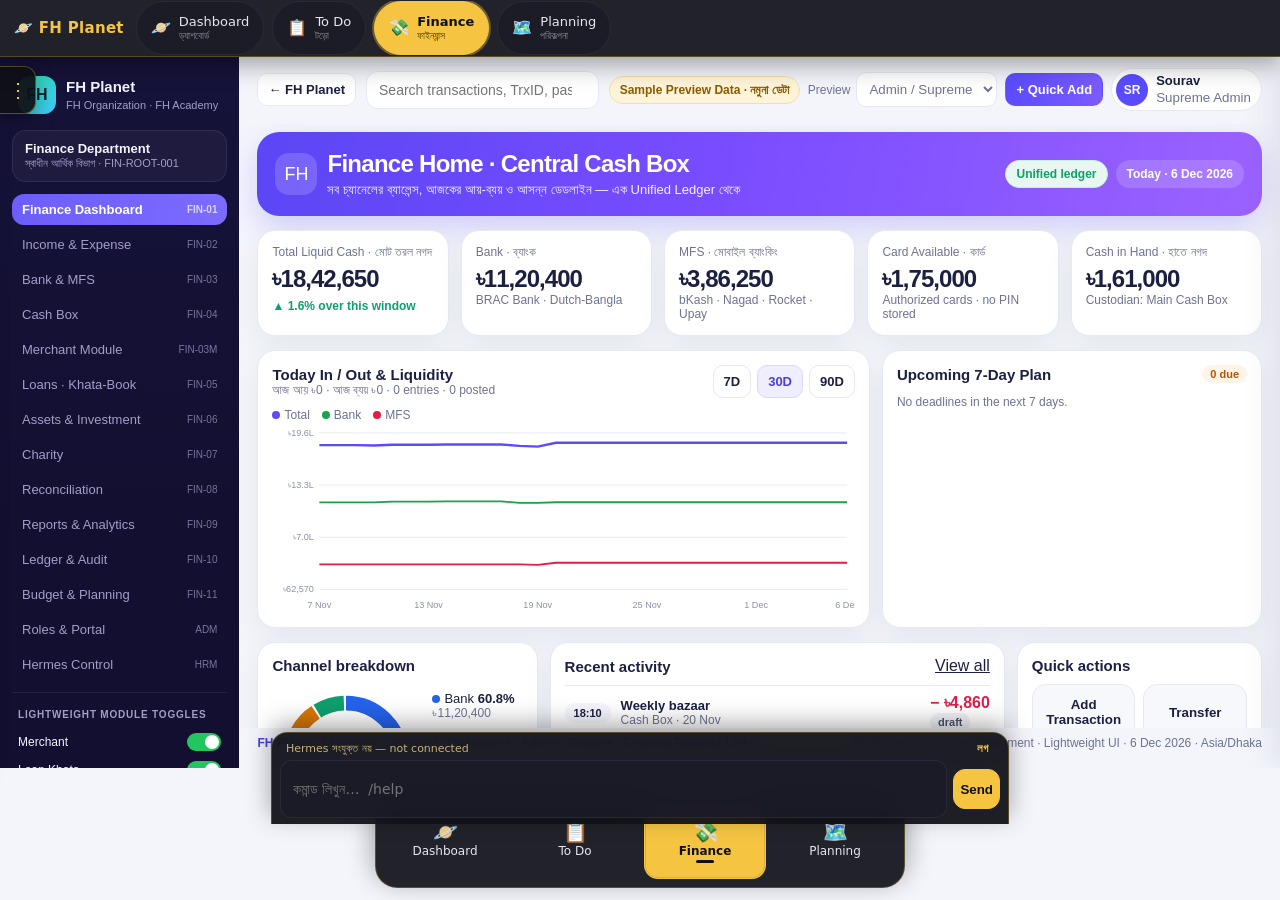
==== commit ad1abdad: "Add window manager, slide-in sidebar, and local command bar Hub projects now open as real windows (t" ====
--- a/finance/index.html
+++ b/finance/index.html
@@ -7,6 +7,7 @@
 <link rel="icon" href="data:image/svg+xml,%3Csvg xmlns='http://www.w3.org/2000/svg' viewBox='0 0 64 64'%3E%3Crect rx='14' width='64' height='64' fill='%235b4bff'/%3E%3Ctext x='32' y='42' text-anchor='middle' font-size='26' font-family='sans-serif' fill='white'%3EFH%3C/text%3E%3C/svg%3E">
 <link rel="stylesheet" href="/assets/nav.css">
 <link rel="stylesheet" href="/assets/windows.css">
+<link rel="stylesheet" href="/assets/command.css">
 <link rel="stylesheet" href="css/app.css">
 <style>html,body{height:100%;margin:0;background:#f3f5fb;}</style>
 </head>
@@ -70,5 +71,6 @@
 <script>window.FHFinance.mount(document.getElementById("fh-finance-root"));</script>
 <script src="/assets/nav.js" defer></script>
 <script src="/assets/windows.js" defer></script>
+<script src="/assets/command.js" defer></script>
 </body>
 </html>
--- a/assets/nav.css
+++ b/assets/nav.css
@@ -2,6 +2,7 @@
 :root, html.fh-has-catnav {
   --fh-catnav-h: 56px;
   --fh-taskbar-h: 64px;
+  --fh-cmd-h: 56px;
 }
 .fh-catnav {
   position: fixed;
@@ -149,17 +150,27 @@
 }
 .fh-taskbar-icon { font-size: 18px; line-height: 1; }
 .fh-taskbar-label { font-size: 11px; white-space: nowrap; }
+.fh-taskbar-state {
+  display: block;
+  width: 18px;
+  height: 3px;
+  border-radius: 99px;
+  background: transparent;
+  font-size: 0;
+  line-height: 0;
+  overflow: hidden;
+}
+.fh-taskbar-link.is-open { border-color: rgba(245, 197, 66, 0.45); }
+.fh-taskbar-link.is-open .fh-taskbar-state { background: #f5c542; }
+.fh-taskbar-link.is-min { opacity: 0.82; }
+.fh-taskbar-link.is-min .fh-taskbar-state { background: #8a8a9a; }
+.fh-taskbar-link.is-active .fh-taskbar-state { background: #0f0f14; }
 
 html.fh-has-catnav body.fh-has-catnav,
 html.fh-has-taskbar body.fh-has-taskbar {
   padding-top: var(--fh-catnav-h);
-  padding-bottom: calc(var(--fh-taskbar-h) + env(safe-area-inset-bottom, 0px));
+  padding-bottom: calc(var(--fh-taskbar-h) + var(--fh-cmd-h, 56px) + env(safe-area-inset-bottom, 0px));
   box-sizing: border-box;
-}
-html.fh-has-catnav body.fh-has-catnav #app > .sidebar {
-  max-height: calc(100vh - var(--fh-catnav-h) - var(--fh-taskbar-h) - env(safe-area-inset-bottom, 0px));
-  top: var(--fh-catnav-h);
-  height: calc(100vh - var(--fh-catnav-h) - var(--fh-taskbar-h) - env(safe-area-inset-bottom, 0px));
 }
 
 /* Overlays belong above the taskbar. */
--- a/assets/windows.css
+++ b/assets/windows.css
@@ -1,4 +1,4 @@
-/* FH Planet floating project window (Finance lives here on the hub). */
+/* FH Planet multi-window manager (dark/glass). */
 .fh-win {
   position: fixed;
   z-index: 3500;
@@ -6,7 +6,9 @@
   flex-direction: column;
   min-width: 0;
   min-height: 0;
-  background: rgba(16, 16, 24, 0.96);
+  background: rgba(16, 16, 24, 0.94);
+  backdrop-filter: blur(18px) saturate(1.15);
+  -webkit-backdrop-filter: blur(18px) saturate(1.15);
   border: 1px solid rgba(245, 197, 66, 0.28);
   border-radius: 16px;
   box-shadow: 0 18px 48px rgba(0, 0, 0, 0.5);
@@ -14,7 +16,9 @@
   color: #e6e6ee;
   font-family: "Inter", "Noto Sans Bengali", "Segoe UI", system-ui, sans-serif;
 }
-.fh-win[hidden] { display: none !important; }
+.fh-win[hidden],
+.fh-win.is-min { display: none !important; }
+.fh-win.is-active { border-color: rgba(245, 197, 66, 0.55); box-shadow: 0 20px 52px rgba(0, 0, 0, 0.58), 0 0 0 1px rgba(245, 197, 66, 0.2); }
 .fh-win-titlebar {
   flex: none;
   display: flex;
@@ -22,12 +26,13 @@
   gap: 8px;
   min-height: 44px;
   padding: 6px 8px 6px 14px;
-  background: linear-gradient(180deg, rgba(245, 197, 66, 0.14), rgba(16, 16, 24, 0.2));
+  background: linear-gradient(180deg, rgba(245, 197, 66, 0.16), rgba(16, 16, 24, 0.25));
   border-bottom: 1px solid rgba(245, 197, 66, 0.18);
   cursor: grab;
   user-select: none;
 }
 .fh-win-titlebar:active { cursor: grabbing; }
+.fh-win-icon { font-size: 16px; line-height: 1; }
 .fh-win-title {
   flex: 1;
   min-width: 0;
@@ -52,7 +57,8 @@
   display: inline-flex;
   align-items: center;
   justify-content: center;
-  font-size: 14px;
+  font-size: 15px;
+  line-height: 1;
 }
 .fh-win-actions a:hover,
 .fh-win-actions button:hover { border-color: #f5c542; color: #f5c542; }
@@ -61,40 +67,142 @@
   min-width: 0;
   min-height: 0;
   position: relative;
+  overflow: auto;
+  background: #0f0f14;
+  padding: 12px;
+  display: flex;
+  flex-direction: column;
+  gap: 14px;
+}
+.fh-win[data-win-id="finance"] .fh-win-body {
+  padding: 0;
   overflow: hidden;
   background: #f3f5fb;
-}
-.fh-win-msg {
-  margin: 18px;
-  color: #1b2040;
+  display: block;
+  gap: 0;
+}
+.fh-win-msg { margin: 18px; color: #e6e6ee; font-size: 14px; line-height: 1.45; }
+.fh-win[data-win-id="finance"] .fh-win-msg { color: #1b2040; }
+.fh-win-msg a { color: #f5c542; }
+
+.fh-win-handles { position: absolute; inset: 0; pointer-events: none; }
+.fh-win-handles [data-resize] {
+  position: absolute;
+  pointer-events: auto;
+  z-index: 5;
+  background: transparent;
+}
+.fh-win-handles [data-resize="n"],
+.fh-win-handles [data-resize="s"] { left: 8px; right: 8px; height: 6px; cursor: ns-resize; }
+.fh-win-handles [data-resize="e"],
+.fh-win-handles [data-resize="w"] { top: 8px; bottom: 8px; width: 6px; cursor: ew-resize; }
+.fh-win-handles [data-resize="n"] { top: 0; }
+.fh-win-handles [data-resize="s"] { bottom: 0; }
+.fh-win-handles [data-resize="e"] { right: 0; }
+.fh-win-handles [data-resize="w"] { left: 0; }
+.fh-win-handles [data-resize="ne"],
+.fh-win-handles [data-resize="nw"],
+.fh-win-handles [data-resize="se"],
+.fh-win-handles [data-resize="sw"] { width: 12px; height: 12px; }
+.fh-win-handles [data-resize="ne"] { top: 0; right: 0; cursor: nesw-resize; }
+.fh-win-handles [data-resize="nw"] { top: 0; left: 0; cursor: nwse-resize; }
+.fh-win-handles [data-resize="se"] { bottom: 0; right: 0; cursor: nwse-resize; }
+.fh-win-handles [data-resize="sw"] { bottom: 0; left: 0; cursor: nesw-resize; }
+
+.fh-win.is-max .fh-win-handles,
+.fh-win.is-max .fh-win-titlebar { cursor: default; }
+
+@media (max-width: 767px) {
+  .fh-win-handles { display: none; }
+  .fh-win-titlebar { cursor: default; }
+  .fh-win { border-radius: 12px; }
+}
+
+/* Slide-in project sidebar (uses the existing hub aside when present). */
+.fh-side-toggle {
+  position: fixed;
+  left: 0;
+  top: calc(var(--fh-catnav-h, 56px) + 10px);
+  z-index: 4550 !important;
+  width: 36px;
+  min-height: 48px;
+  padding: 0;
+  border: 1px solid rgba(245, 197, 66, 0.35);
+  border-left: 0;
+  border-radius: 0 12px 12px 0;
+  background: rgba(16, 16, 24, 0.94);
+  color: #f5c542;
+  font-size: 20px;
+  line-height: 1;
+  cursor: pointer;
+  box-shadow: 0 8px 20px rgba(0, 0, 0, 0.35);
+}
+.fh-side-toggle:hover,
+.fh-side-toggle[aria-expanded="true"] {
+  background: #f5c542;
+  color: #0f0f14;
+}
+.fh-side-scrim {
+  position: fixed;
+  inset: 0;
+  z-index: 4400 !important;
+  background: rgba(8, 8, 14, 0.45);
+  border: 0;
+  padding: 0;
+  display: none;
+}
+body.fh-side-open .fh-side-scrim { display: block; }
+#app > .sidebar,
+.fh-side-drawer {
+  position: fixed !important;
+  top: var(--fh-catnav-h, 56px) !important;
+  left: 0 !important;
+  bottom: calc(var(--fh-taskbar-h, 64px) + var(--fh-cmd-h, 52px) + env(safe-area-inset-bottom, 0px)) !important;
+  width: min(280px, 88vw) !important;
+  height: auto !important;
+  max-height: none !important;
+  z-index: 4500 !important;
+  transform: translateX(-110%);
+  transition: transform 0.2s ease;
+  overflow: auto;
+  box-shadow: 8px 0 28px rgba(0, 0, 0, 0.4);
+}
+body.fh-side-open #app > .sidebar,
+body.fh-side-open .fh-side-drawer {
+  transform: translateX(0);
+}
+.fh-side-drawer {
+  background: linear-gradient(180deg, #12121a, #1a1a24);
+  color: #e6e6ee;
+  border-right: 1px solid rgba(42, 42, 58, 0.95);
+  padding: 18px 14px;
+  display: flex;
+  flex-direction: column;
+  gap: 12px;
+  font-family: "Inter", "Noto Sans Bengali", "Segoe UI", system-ui, sans-serif;
+}
+.fh-side-drawer .logo { font-weight: 800; color: #f5c542; font-size: 18px; }
+.fh-side-drawer .nav { display: flex; flex-direction: column; gap: 6px; }
+.fh-side-drawer .nav a,
+.fh-side-drawer .nav button {
+  text-align: left;
+  padding: 11px 14px;
+  border: none;
+  border-radius: 10px;
+  background: #1c1c28;
+  color: #e6e6ee;
+  cursor: pointer;
   font-size: 14px;
-}
-
-/* Between the top category bar and the bottom taskbar. */
-.fh-win {
-  top: calc(var(--fh-catnav-h, 56px) + 8px);
-  left: 8px;
-  right: 8px;
-  bottom: calc(var(--fh-taskbar-h, 64px) + env(safe-area-inset-bottom, 0px) + 8px);
-  width: auto;
-  height: auto;
-}
-@media (min-width: 860px) {
-  .fh-win {
-    left: 48px;
-    right: auto;
-    bottom: auto;
-    width: min(1120px, calc(100vw - 96px));
-    height: calc(100vh - var(--fh-catnav-h, 56px) - var(--fh-taskbar-h, 76px) - 32px);
-    max-width: calc(100vw - 48px);
-    max-height: calc(100vh - var(--fh-catnav-h, 56px) - var(--fh-taskbar-h, 76px) - 24px);
-    resize: both;
-  }
-  .fh-win.is-max {
-    left: 12px !important;
-    top: calc(var(--fh-catnav-h, 56px) + 8px) !important;
-    width: calc(100vw - 24px) !important;
-    height: calc(100vh - var(--fh-catnav-h, 56px) - var(--fh-taskbar-h, 76px) - 20px) !important;
-    resize: none;
-  }
-}
+  text-decoration: none;
+  display: flex;
+  align-items: center;
+  gap: 10px;
+}
+.fh-side-drawer .nav a:hover,
+.fh-side-drawer .nav button:hover { background: #242432; color: #f5c542; }
+.fh-win-actions button[hidden],
+.fh-win-actions a[hidden] { display: none; }
+@media (prefers-reduced-motion: reduce) {
+  #app > .sidebar,
+  .fh-side-drawer { transition: none; }
+}
--- a/assets/command.css
+++ b/assets/command.css
@@ -0,0 +1,116 @@
+/* Telegram-style local command bar, docked above the taskbar. */
+:root, html.fh-has-catnav { --fh-cmd-h: 56px; }
+.fh-cmd {
+  position: fixed;
+  left: 0;
+  right: 0;
+  bottom: calc(var(--fh-taskbar-h, 64px));
+  z-index: 4010;
+  display: flex;
+  flex-direction: column;
+  align-items: stretch;
+  pointer-events: none;
+  font-family: "Inter", "Noto Sans Bengali", "Segoe UI", system-ui, sans-serif;
+  color: #e6e6ee;
+}
+.fh-cmd-inner {
+  pointer-events: auto;
+  margin: 0 auto;
+  width: min(720px, calc(100% - 16px));
+  background: rgba(16, 16, 24, 0.94);
+  backdrop-filter: blur(18px) saturate(1.15);
+  -webkit-backdrop-filter: blur(18px) saturate(1.15);
+  border: 1px solid rgba(245, 197, 66, 0.28);
+  border-bottom: 0;
+  border-radius: 16px 16px 0 0;
+  box-shadow: 0 -8px 24px rgba(0, 0, 0, 0.35);
+  padding: 6px 8px;
+}
+.fh-cmd-status {
+  display: flex;
+  align-items: center;
+  justify-content: space-between;
+  gap: 8px;
+  padding: 2px 6px 4px;
+  font-size: 11px;
+  color: #c4b27a;
+}
+.fh-cmd-log-btn {
+  border: 0;
+  background: transparent;
+  color: #f5c542;
+  cursor: pointer;
+  font-size: 11px;
+  font-weight: 700;
+}
+.fh-cmd-row {
+  display: flex;
+  gap: 6px;
+  align-items: center;
+}
+.fh-cmd-row input {
+  flex: 1;
+  min-width: 0;
+  min-height: 40px;
+  border-radius: 12px;
+  border: 1px solid rgba(42, 42, 58, 0.95);
+  background: rgba(28, 28, 40, 0.85);
+  color: #e6e6ee;
+  padding: 8px 12px;
+  font: inherit;
+  font-size: 14px;
+}
+.fh-cmd-row input:focus { outline: 2px solid rgba(245, 197, 66, 0.45); border-color: #f5c542; }
+.fh-cmd-send {
+  flex: none;
+  min-width: 44px;
+  min-height: 40px;
+  border-radius: 12px;
+  border: 1px solid #f5c542;
+  background: #f5c542;
+  color: #0f0f14;
+  font-weight: 800;
+  cursor: pointer;
+}
+.fh-cmd-suggest {
+  list-style: none;
+  margin: 0 0 6px;
+  padding: 4px;
+  display: none;
+}
+.fh-cmd-suggest.is-open { display: block; }
+.fh-cmd-suggest button {
+  width: 100%;
+  text-align: left;
+  border: 0;
+  background: transparent;
+  color: #e6e6ee;
+  padding: 8px 10px;
+  border-radius: 8px;
+  cursor: pointer;
+  font: inherit;
+  font-size: 13px;
+}
+.fh-cmd-suggest button.is-on,
+.fh-cmd-suggest button:hover { background: rgba(245, 197, 66, 0.16); color: #f5c542; }
+.fh-cmd-log {
+  display: none;
+  max-height: 180px;
+  overflow: auto;
+  margin: 0 0 6px;
+  padding: 8px;
+  border-radius: 10px;
+  background: rgba(10, 10, 16, 0.7);
+  font-size: 12px;
+  line-height: 1.4;
+}
+.fh-cmd-log.is-open { display: block; }
+.fh-cmd-log .entry { margin: 0 0 6px; }
+.fh-cmd-log .entry .meta { color: #8a8a9a; font-size: 10px; }
+.fh-cmd-log .entry.out { color: #e6e6ee; }
+.fh-cmd-log .entry.in { color: #f5c542; }
+.fh-cmd-log .entry.sys { color: #c4b27a; }
+@media (max-width: 620px) {
+  :root, html.fh-has-catnav { --fh-cmd-h: 58px; }
+  .fh-cmd-inner { width: calc(100% - 8px); border-radius: 14px 14px 0 0; }
+}
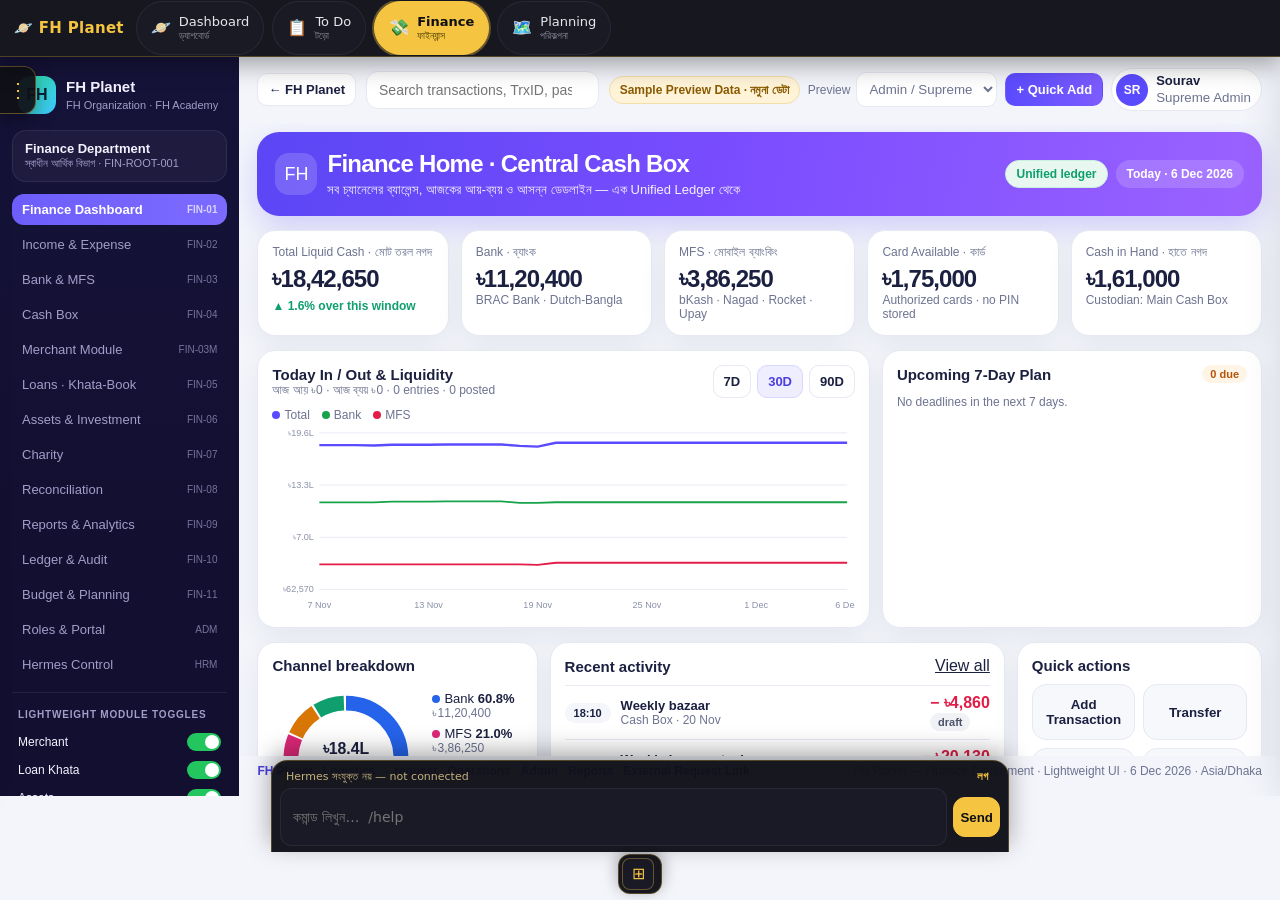
==== commit 2818ec3c: "Tighten the taskbar and smooth window drag Show only opened windows as compact numbered tabs with a " ====
--- a/finance/index.html
+++ b/finance/index.html
@@ -64,11 +64,15 @@
   <div class="toast" id="fh-fin-toast" hidden role="status"></div>
 </div>
 <noscript>FH Planet Finance needs JavaScript. Nothing is sent to a server; the ledger stays in this browser.</noscript>
-<script src="js/format.js"></script>
-<script src="js/sms.js"></script>
-<script src="js/store.js"></script>
-<script src="js/app.js"></script>
-<script>window.FHFinance.mount(document.getElementById("fh-finance-root"));</script>
+<script src="js/format.js" defer></script>
+<script src="js/sms.js" defer></script>
+<script src="js/store.js" defer></script>
+<script src="js/app.js" defer></script>
+<script>
+document.addEventListener("DOMContentLoaded", function () {
+  window.FHFinance.mount(document.getElementById("fh-finance-root"));
+});
+</script>
 <script src="/assets/nav.js" defer></script>
 <script src="/assets/windows.js" defer></script>
 <script src="/assets/command.js" defer></script>
--- a/assets/nav.css
+++ b/assets/nav.css
@@ -1,7 +1,7 @@
 /* FH Planet shared category bar + project taskbar. Edit assets/nav.js to add items. */
 :root, html.fh-has-catnav {
   --fh-catnav-h: 56px;
-  --fh-taskbar-h: 64px;
+  --fh-taskbar-h: 48px;
   --fh-cmd-h: 56px;
 }
 .fh-catnav {
@@ -11,9 +11,7 @@
   right: 0;
   z-index: 5000;
   height: var(--fh-catnav-h);
-  background: rgba(16, 16, 24, 0.92);
-  backdrop-filter: blur(18px) saturate(1.2);
-  -webkit-backdrop-filter: blur(18px) saturate(1.2);
+  background: rgba(16, 16, 24, 0.97);
   border-bottom: 1px solid rgba(245, 197, 66, 0.28);
   box-shadow: 0 8px 24px rgba(0, 0, 0, 0.35);
   color: #e6e6ee;
@@ -98,73 +96,118 @@
   right: 0;
   bottom: 0;
   z-index: 4000;
-  padding: 8px 10px calc(8px + env(safe-area-inset-bottom, 0px));
+  padding: 6px 8px calc(6px + env(safe-area-inset-bottom, 0px));
   pointer-events: none;
   font-family: "Inter", "Noto Sans Bengali", "Segoe UI", system-ui, sans-serif;
 }
 .fh-taskbar-inner {
   pointer-events: auto;
-  display: flex;
-  align-items: stretch;
-  gap: 6px;
+  position: relative;
+  display: flex;
+  align-items: center;
+  gap: 4px;
+  overflow: visible;
+  margin: 0 auto;
+  width: max-content;
+  max-width: calc(100% - 12px);
+  background: rgba(16, 16, 24, 0.97);
+  border: 1px solid rgba(245, 197, 66, 0.28);
+  border-radius: 12px;
+  box-shadow: 0 -4px 16px rgba(0, 0, 0, 0.35);
+  padding: 3px;
+}
+.fh-start-btn {
+  flex: none;
+  width: 32px;
+  min-width: 32px;
+  height: 32px;
+  border: 1px solid rgba(245, 197, 66, 0.35);
+  border-radius: 8px;
+  background: rgba(28, 28, 40, 0.95);
+  color: #f5c542;
+  font-size: 16px;
+  line-height: 1;
+  cursor: pointer;
+}
+.fh-start-btn[aria-expanded="true"],
+.fh-start-btn:hover { background: #f5c542; color: #0f0f14; }
+.fh-start-menu {
+  position: absolute;
+  left: 0;
+  bottom: calc(100% + 6px);
+  min-width: 200px;
+  padding: 6px;
+  border-radius: 12px;
+  border: 1px solid rgba(245, 197, 66, 0.28);
+  background: rgba(16, 16, 24, 0.98);
+  box-shadow: 0 8px 24px rgba(0, 0, 0, 0.45);
+  display: flex;
+  flex-direction: column;
+  gap: 4px;
+  z-index: 2;
+}
+.fh-start-menu[hidden] { display: none !important; }
+.fh-start-item {
+  display: flex;
+  align-items: center;
+  gap: 8px;
+  min-height: 36px;
+  padding: 6px 10px;
+  border-radius: 8px;
+  color: #e6e6ee;
+  text-decoration: none;
+  font-size: 13px;
+}
+.fh-start-item:hover,
+.fh-start-item.is-active { background: rgba(245, 197, 66, 0.16); color: #f5c542; }
+.fh-taskbar-tabs {
+  display: flex;
+  align-items: center;
+  gap: 3px;
   overflow-x: auto;
   overflow-y: hidden;
+  max-width: min(70vw, 640px);
   -webkit-overflow-scrolling: touch;
   scrollbar-width: none;
-  margin: 0 auto;
-  max-width: 100%;
-  background: rgba(16, 16, 24, 0.92);
-  backdrop-filter: blur(18px) saturate(1.2);
-  -webkit-backdrop-filter: blur(18px) saturate(1.2);
-  border: 1px solid rgba(245, 197, 66, 0.28);
-  border-radius: 18px;
-  box-shadow: 0 -8px 28px rgba(0, 0, 0, 0.4);
-  padding: 6px;
-}
-.fh-taskbar-inner::-webkit-scrollbar { display: none; }
-.fh-taskbar-link {
-  flex: 1 0 auto;
-  min-width: 72px;
-  min-height: 48px;
-  display: flex;
-  flex-direction: column;
-  align-items: center;
-  justify-content: center;
-  gap: 2px;
-  padding: 6px 10px;
-  border-radius: 14px;
+}
+.fh-taskbar-tabs::-webkit-scrollbar { display: none; }
+.fh-taskbar-tab {
+  flex: 0 0 auto;
+  display: inline-flex;
+  align-items: center;
+  gap: 5px;
+  min-height: 32px;
+  max-width: 140px;
+  padding: 3px 8px 3px 6px;
+  border-radius: 8px;
   text-decoration: none;
   color: #e6e6ee;
   background: transparent;
   border: 1px solid transparent;
-}
-.fh-taskbar-link:hover {
-  background: rgba(245, 197, 66, 0.12);
-  color: #f5c542;
-}
-.fh-taskbar-link.is-active {
+  white-space: nowrap;
+}
+.fh-taskbar-tab:hover { background: rgba(245, 197, 66, 0.12); color: #f5c542; }
+.fh-taskbar-tab.is-active {
   background: #f5c542;
   color: #0f0f14;
   font-weight: 800;
-  box-shadow: inset 0 0 0 1px rgba(15, 15, 20, 0.12);
-}
-.fh-taskbar-icon { font-size: 18px; line-height: 1; }
-.fh-taskbar-label { font-size: 11px; white-space: nowrap; }
-.fh-taskbar-state {
-  display: block;
-  width: 18px;
-  height: 3px;
-  border-radius: 99px;
-  background: transparent;
-  font-size: 0;
-  line-height: 0;
-  overflow: hidden;
-}
-.fh-taskbar-link.is-open { border-color: rgba(245, 197, 66, 0.45); }
-.fh-taskbar-link.is-open .fh-taskbar-state { background: #f5c542; }
-.fh-taskbar-link.is-min { opacity: 0.82; }
-.fh-taskbar-link.is-min .fh-taskbar-state { background: #8a8a9a; }
-.fh-taskbar-link.is-active .fh-taskbar-state { background: #0f0f14; }
+}
+.fh-taskbar-tab.is-min { opacity: 0.8; }
+.fh-taskbar-num {
+  display: inline-flex;
+  align-items: center;
+  justify-content: center;
+  min-width: 16px;
+  height: 16px;
+  border-radius: 999px;
+  background: rgba(245, 197, 66, 0.2);
+  color: #f5c542;
+  font-size: 10px;
+  font-weight: 800;
+}
+.fh-taskbar-tab.is-active .fh-taskbar-num { background: #0f0f14; color: #f5c542; }
+.fh-taskbar-icon { font-size: 13px; line-height: 1; }
+.fh-taskbar-label { font-size: 11px; overflow: hidden; text-overflow: ellipsis; }
 
 html.fh-has-catnav body.fh-has-catnav,
 html.fh-has-taskbar body.fh-has-taskbar {
@@ -185,27 +228,10 @@
   z-index: 5080;
 }
 
-@media (min-width: 860px) {
-  :root, html.fh-has-catnav { --fh-taskbar-h: 76px; }
-  .fh-taskbar { padding: 10px 16px calc(12px + env(safe-area-inset-bottom, 0px)); }
-  .fh-taskbar-inner {
-    width: max-content;
-    max-width: calc(100% - 24px);
-    gap: 8px;
-    padding: 8px;
-    border-radius: 22px;
-  }
-  .fh-taskbar-link {
-    flex: 0 0 auto;
-    min-width: 88px;
-    min-height: 56px;
-    padding: 8px 16px;
-  }
-  .fh-taskbar-icon { font-size: 20px; }
-  .fh-taskbar-label { font-size: 12px; }
-}
 @media (max-width: 620px) {
-  :root, html.fh-has-catnav { --fh-catnav-h: 52px; --fh-taskbar-h: 62px; }
+  :root, html.fh-has-catnav { --fh-catnav-h: 52px; --fh-taskbar-h: 46px; }
+  .fh-taskbar-tab { max-width: 112px; padding: 3px 7px 3px 5px; }
+  .fh-taskbar-label { font-size: 10px; }
   .fh-catnav-inner { padding: 0 8px; gap: 8px; }
   .fh-catnav-brand { font-size: 13px; }
   .fh-catnav-brand-text { display: none; }
@@ -214,5 +240,5 @@
   .fh-catnav-bn { display: none; }
 }
 @media (prefers-reduced-motion: reduce) {
-  .fh-catnav-link, .fh-taskbar-link { transition: none; }
-}
+  .fh-catnav-link, .fh-taskbar-tab, .fh-start-btn { transition: none; }
+}
--- a/assets/windows.css
+++ b/assets/windows.css
@@ -6,19 +6,17 @@
   flex-direction: column;
   min-width: 0;
   min-height: 0;
-  background: rgba(16, 16, 24, 0.94);
-  backdrop-filter: blur(18px) saturate(1.15);
-  -webkit-backdrop-filter: blur(18px) saturate(1.15);
+  background: #14141c;
   border: 1px solid rgba(245, 197, 66, 0.28);
   border-radius: 16px;
-  box-shadow: 0 18px 48px rgba(0, 0, 0, 0.5);
+  box-shadow: 0 10px 28px rgba(0, 0, 0, 0.45);
   overflow: hidden;
   color: #e6e6ee;
   font-family: "Inter", "Noto Sans Bengali", "Segoe UI", system-ui, sans-serif;
 }
 .fh-win[hidden],
 .fh-win.is-min { display: none !important; }
-.fh-win.is-active { border-color: rgba(245, 197, 66, 0.55); box-shadow: 0 20px 52px rgba(0, 0, 0, 0.58), 0 0 0 1px rgba(245, 197, 66, 0.2); }
+.fh-win.is-active { border-color: rgba(245, 197, 66, 0.55); box-shadow: 0 12px 32px rgba(0, 0, 0, 0.5), 0 0 0 1px rgba(245, 197, 66, 0.2); }
 .fh-win-titlebar {
   flex: none;
   display: flex;
@@ -30,6 +28,7 @@
   border-bottom: 1px solid rgba(245, 197, 66, 0.18);
   cursor: grab;
   user-select: none;
+  touch-action: none;
 }
 .fh-win-titlebar:active { cursor: grabbing; }
 .fh-win-icon { font-size: 16px; line-height: 1; }
@@ -91,11 +90,12 @@
   pointer-events: auto;
   z-index: 5;
   background: transparent;
+  touch-action: none;
 }
 .fh-win-handles [data-resize="n"],
-.fh-win-handles [data-resize="s"] { left: 8px; right: 8px; height: 6px; cursor: ns-resize; }
+.fh-win-handles [data-resize="s"] { left: 14px; right: 14px; height: 8px; cursor: ns-resize; }
 .fh-win-handles [data-resize="e"],
-.fh-win-handles [data-resize="w"] { top: 8px; bottom: 8px; width: 6px; cursor: ew-resize; }
+.fh-win-handles [data-resize="w"] { top: 14px; bottom: 14px; width: 8px; cursor: ew-resize; }
 .fh-win-handles [data-resize="n"] { top: 0; }
 .fh-win-handles [data-resize="s"] { bottom: 0; }
 .fh-win-handles [data-resize="e"] { right: 0; }
@@ -103,7 +103,7 @@
 .fh-win-handles [data-resize="ne"],
 .fh-win-handles [data-resize="nw"],
 .fh-win-handles [data-resize="se"],
-.fh-win-handles [data-resize="sw"] { width: 12px; height: 12px; }
+.fh-win-handles [data-resize="sw"] { width: 14px; height: 14px; }
 .fh-win-handles [data-resize="ne"] { top: 0; right: 0; cursor: nesw-resize; }
 .fh-win-handles [data-resize="nw"] { top: 0; left: 0; cursor: nwse-resize; }
 .fh-win-handles [data-resize="se"] { bottom: 0; right: 0; cursor: nwse-resize; }
@@ -111,6 +111,25 @@
 
 .fh-win.is-max .fh-win-handles,
 .fh-win.is-max .fh-win-titlebar { cursor: default; }
+.fh-win.is-dragging {
+  box-shadow: 0 4px 12px rgba(0, 0, 0, 0.35);
+  backdrop-filter: none !important;
+  -webkit-backdrop-filter: none !important;
+  user-select: none;
+  transition: none !important;
+}
+.fh-win.is-dragging,
+.fh-win.is-dragging * { transition: none !important; }
+.fh-win.is-dragging .fh-win-body,
+.fh-win.is-dragging .fh-win-body * {
+  pointer-events: none !important;
+  user-select: none !important;
+}
+.fh-win.is-dragging iframe { pointer-events: none !important; }
+.fh-win.is-dragging .fh-finance {
+  container-type: normal;
+}
+
 
 @media (max-width: 767px) {
   .fh-win-handles { display: none; }
--- a/assets/command.css
+++ b/assets/command.css
@@ -17,9 +17,7 @@
   pointer-events: auto;
   margin: 0 auto;
   width: min(720px, calc(100% - 16px));
-  background: rgba(16, 16, 24, 0.94);
-  backdrop-filter: blur(18px) saturate(1.15);
-  -webkit-backdrop-filter: blur(18px) saturate(1.15);
+  background: rgba(16, 16, 24, 0.97);
   border: 1px solid rgba(245, 197, 66, 0.28);
   border-bottom: 0;
   border-radius: 16px 16px 0 0;
--- a/finance/css/app.css
+++ b/finance/css/app.css
@@ -105,7 +105,7 @@
 .fh-finance .topbar{
   display: flex; align-items: center; gap: 10px; flex-wrap: wrap;
   padding: 12px 18px; position: sticky; top: 0; z-index: 15;
-  background: rgba(243, 245, 251, .92); backdrop-filter: blur(12px);
+  background: rgba(243, 245, 251, .97);
   border-bottom: 1px solid transparent;
 }
 .fh-finance .icon-btn, .fh-finance .back{
